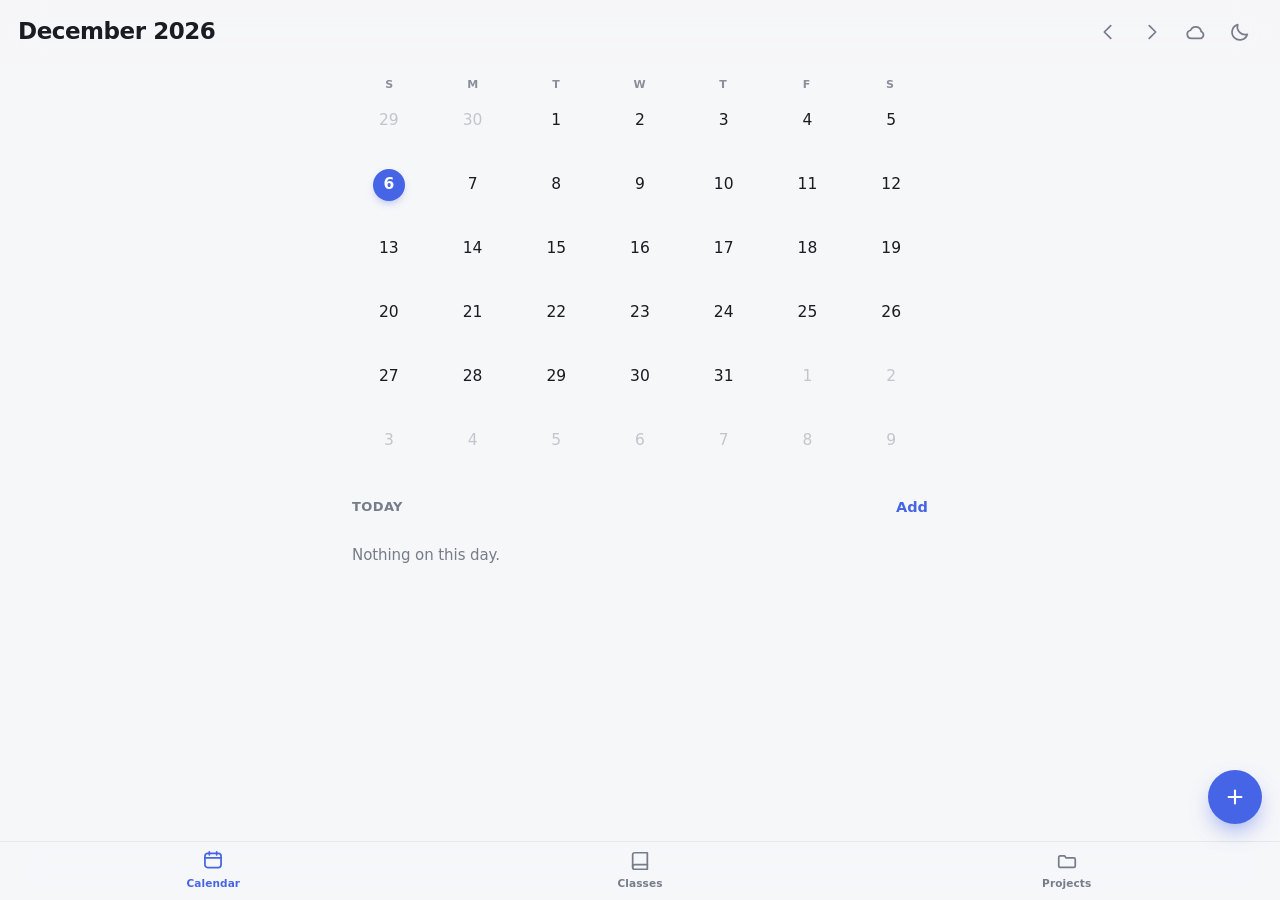
==== index.html @ d3328db0 "Add device sync with no accounts One random code is both the record name and the encryption key. The" ====
<!doctype html>
<html lang="en" data-theme="light">
<head>
<meta charset="utf-8">
<title>Planner</title>
<meta name="viewport" content="width=device-width, initial-scale=1, viewport-fit=cover">
<meta name="description" content="A minimal personal calendar and school planner.">
<meta name="theme-color" content="#f6f7f9" id="themeColor">

<link rel="manifest" href="manifest.webmanifest">
<meta name="apple-mobile-web-app-capable" content="yes">
<meta name="mobile-web-app-capable" content="yes">
<meta name="apple-mobile-web-app-status-bar-style" content="default" id="statusBar">
<meta name="apple-mobile-web-app-title" content="Planner">
<link rel="apple-touch-icon" href="icons/icon-180.png">
<link rel="icon" href="icons/icon-192.png" sizes="192x192">
<link rel="icon" href="icons/favicon.svg" type="image/svg+xml">

<link rel="stylesheet" href="app.css">
<script>
  /* Runs while the head is still parsing: the theme is in place before the
     first paint, and iOS reads the status-bar style for the dark theme before
     it paints its own (light) bar over a dark app. */
  try {
    var t = localStorage.getItem('planner.theme') === 'dark' ? 'dark' : 'light';
    document.documentElement.dataset.theme = t;
    document.getElementById('themeColor').content = t === 'dark' ? '#000000' : '#f6f7f9';
    document.getElementById('statusBar').content = t === 'dark' ? 'black' : 'default';
  } catch (e) {}
</script>
</head>
<body>

<header class="topbar">
  <button class="title" id="title" type="button">Calendar</button>
  <div class="topbar-actions">
    <button class="icon-btn" id="prevMonth" type="button" aria-label="Previous month">
      <svg viewBox="0 0 24 24" aria-hidden="true"><path d="M15 5l-7 7 7 7"/></svg>
    </button>
    <button class="icon-btn" id="nextMonth" type="button" aria-label="Next month">
      <svg viewBox="0 0 24 24" aria-hidden="true"><path d="M9 5l7 7-7 7"/></svg>
    </button>
    <button class="icon-btn" id="syncBtn" type="button" aria-label="Sync">
      <svg viewBox="0 0 24 24" aria-hidden="true"><path d="M17.4 19H7a4.5 4.5 0 01-.85-8.92 6 6 0 0111.5 1.42A4 4 0 0117.4 19z"/></svg>
    </button>
    <button class="icon-btn" id="themeBtn" type="button" aria-label="Switch theme">
      <svg class="i-sun" viewBox="0 0 24 24" aria-hidden="true"><circle cx="12" cy="12" r="4.2"/><path d="M12 2.5v2M12 19.5v2M2.5 12h2M19.5 12h2M5.2 5.2l1.4 1.4M17.4 17.4l1.4 1.4M18.8 5.2l-1.4 1.4M6.6 17.4l-1.4 1.4"/></svg>
      <svg class="i-moon" viewBox="0 0 24 24" aria-hidden="true"><path d="M20 14.5A8.5 8.5 0 019.5 4a8.5 8.5 0 1010.5 10.5z"/></svg>
    </button>
  </div>
</header>

<main id="main">
  <!-- Calendar -->
  <section class="view" id="view-calendar">
    <div class="cal">
      <div class="cal-week" id="weekdays" aria-hidden="true"></div>
      <div class="cal-grid" id="grid" aria-label="Days"></div>
    </div>
    <div id="agenda"></div>
  </section>

  <!-- Classes -->
  <section class="view" id="view-classes" hidden></section>

  <!-- Projects -->
  <section class="view" id="view-projects" hidden></section>
</main>

<button class="fab" id="fab" type="button" aria-label="Add">
  <svg viewBox="0 0 24 24" aria-hidden="true"><path d="M12 5v14M5 12h14"/></svg>
</button>

<nav class="tabbar" id="tabbar">
  <button class="tab is-active" data-tab="calendar" type="button">
    <svg viewBox="0 0 24 24" aria-hidden="true"><rect x="3.2" y="4.8" width="17.6" height="15.4" rx="3"/><path d="M3.2 9.6h17.6M8 3.2v3.2M16 3.2v3.2"/></svg>
    <span>Calendar</span>
  </button>
  <button class="tab" data-tab="classes" type="button">
    <svg viewBox="0 0 24 24" aria-hidden="true"><path d="M4 18.2A2.3 2.3 0 016.3 16H20"/><path d="M6.3 3H20v18H6.3A2.3 2.3 0 014 18.7V5.3A2.3 2.3 0 016.3 3z"/></svg>
    <span>Classes</span>
  </button>
  <button class="tab" data-tab="projects" type="button">
    <svg viewBox="0 0 24 24" aria-hidden="true"><path d="M4.5 6.5h5l1.6 2.2H19.5a1.5 1.5 0 011.5 1.5v7.3a1.5 1.5 0 01-1.5 1.5h-15A1.5 1.5 0 013 17.5V8a1.5 1.5 0 011.5-1.5z"/></svg>
    <span>Projects</span>
  </button>
</nav>

<div class="sheet-wrap" id="sheetWrap" hidden>
  <div class="scrim" id="scrim"></div>
  <div class="sheet" id="sheet" role="dialog" aria-modal="true" aria-labelledby="sheetTitle"></div>
</div>

<script src="app.js"></script>
</body>
</html>
---- app.css ----
/* ---------- Tokens ---------- */
:root {
  color-scheme: light;

  --font: ui-rounded, "SF Pro Rounded", -apple-system, BlinkMacSystemFont,
          "Segoe UI Variable Display", "Segoe UI", Roboto, system-ui, sans-serif;

  --bg: #f6f7f9;
  --surface: #ffffff;
  --surface-2: #edeff4;
  --text: #1a1c22;
  --muted: #767c89;
  --line: rgba(22, 24, 32, .07);
  --accent: #4665e6;
  --on-accent: #ffffff;
  --accent-soft: #e9edfd;
  --danger: #d9564d;

  --shadow-card: 0 1px 2px rgba(18, 20, 28, .04), 0 14px 30px -22px rgba(18, 20, 28, .45);
  --shadow-sheet: 0 -12px 48px rgba(12, 14, 20, .2);
  --shadow-fab: 0 10px 24px -8px rgba(70, 101, 230, .75);
  --shadow-pill: 0 4px 10px -4px rgba(70, 101, 230, .6);

  --r-card: 18px;
  --r-day: 15px;
  --r-field: 15px;
  --r-btn: 16px;
  --r-sheet: 28px;

  --tap: 44px;
  --pad: 18px;
  --safe-top: env(safe-area-inset-top, 0px);
  --safe-bottom: env(safe-area-inset-bottom, 0px);
  --safe-left: env(safe-area-inset-left, 0px);
  --safe-right: env(safe-area-inset-right, 0px);
  --tabbar-h: 58px;

  --ease: cubic-bezier(.22, .78, .32, 1);
  --ease-sheet: cubic-bezier(.32, .72, 0, 1);
}

/* Pure black keeps the iOS status bar seamless on OLED screens. */
[data-theme="dark"] {
  color-scheme: dark;

  --bg: #000000;
  --surface: #131418;
  --surface-2: #1f2127;
  --text: #f1f2f5;
  --muted: #8b909c;
  --line: rgba(255, 255, 255, .08);
  --accent: #7f9dff;
  --on-accent: #0a0d18;   /* dark ink reads on the lighter dark-mode accent */
  --accent-soft: #1a2136;
  --danger: #ff6f68;

  --shadow-card: none;
  --shadow-sheet: 0 -12px 48px rgba(0, 0, 0, .7);
  --shadow-fab: 0 10px 24px -10px rgba(127, 157, 255, .5);
  --shadow-pill: none;
}

/* ---------- Base ---------- */
* { box-sizing: border-box; }

html, body {
  margin: 0;
  padding: 0;
  background: var(--bg);
  color: var(--text);
}

body {
  font: 400 16px/1.45 var(--font);
  letter-spacing: -0.005em;
  -webkit-font-smoothing: antialiased;
  -webkit-text-size-adjust: 100%;
  overscroll-behavior-y: none;
  padding-bottom: calc(var(--tabbar-h) + var(--safe-bottom));
  min-height: 100vh;
}

body.is-locked { overflow: hidden; }

button, input, textarea, select {
  font: inherit;
  font-family: var(--font);
  color: inherit;
  font-size: 16px; /* keeps iOS from zooming on focus */
}

button {
  background: none;
  border: 0;
  padding: 0;
  cursor: pointer;
  -webkit-tap-highlight-color: transparent;
}

svg {
  width: 22px;
  height: 22px;
  fill: none;
  stroke: currentColor;
  stroke-width: 1.9;
  stroke-linecap: round;
  stroke-linejoin: round;
}

:focus-visible {
  outline: 2px solid var(--accent);
  outline-offset: 2px;
  border-radius: 8px;
}

.day, .tab, .topbar, .segmented, .btn, .link-btn, .check, .chev, .tag, .cal-week {
  -webkit-user-select: none;
  user-select: none;
}

/* ---------- Top bar ---------- */
.topbar {
  position: sticky;
  top: 0;
  z-index: 20;
  display: flex;
  align-items: center;
  gap: 6px;
  padding: 10px var(--pad);
  padding-top: calc(10px + var(--safe-top));
  padding-left: calc(var(--pad) + var(--safe-left));
  padding-right: calc(var(--pad) + var(--safe-right));
  background: var(--bg);
  background: color-mix(in srgb, var(--bg) 78%, transparent);
  backdrop-filter: saturate(180%) blur(20px);
  -webkit-backdrop-filter: saturate(180%) blur(20px);
  border-bottom: 1px solid transparent;
  transition: border-color .25s ease;
}

.topbar.is-scrolled { border-bottom-color: var(--line); }

.title {
  flex: 1;
  min-width: 0;
  text-align: left;
  font-size: clamp(19px, 5.6vw, 23px);
  font-weight: 700;
  letter-spacing: -0.02em;
  white-space: nowrap;
  overflow: hidden;
  text-overflow: ellipsis;
  transition: transform .18s var(--ease);
}

.title:active { transform: scale(.97); }

.topbar-actions { display: flex; align-items: center; gap: 0; }

.icon-btn {
  width: var(--tap);
  height: var(--tap);
  display: grid;
  place-items: center;
  color: var(--muted);
  border-radius: 50%;
  transition: background-color .18s ease, transform .18s var(--ease), color .18s ease;
}

.icon-btn:active {
  background: var(--surface-2);
  transform: scale(.9);
}

.icon-btn[hidden] { display: none; }

#syncBtn.is-on { color: var(--accent); }
#syncBtn.is-bad { color: var(--danger); }
#syncBtn.is-busy { color: var(--accent); animation: breathe 1.4s ease-in-out infinite; }

@keyframes breathe { 50% { opacity: .35; } }

#themeBtn .i-sun { display: none; }
[data-theme="dark"] #themeBtn .i-sun { display: block; }
[data-theme="dark"] #themeBtn .i-moon { display: none; }

/* ---------- Layout ---------- */
main {
  /* bottom padding keeps the last row clear of the floating + button */
  padding: 2px calc(var(--pad) + var(--safe-left)) 84px calc(var(--pad) + var(--safe-right));
  max-width: 620px;
  margin: 0 auto;
}

.section-head {
  display: flex;
  align-items: center;
  justify-content: space-between;
  gap: 12px;
  margin: 26px 4px 10px;
}

.section-head:first-child { margin-top: 16px; }

.section-head h2 {
  margin: 0;
  font-size: 13px;
  font-weight: 650;
  letter-spacing: 0.03em;
  text-transform: uppercase;
  color: var(--muted);
}

.empty {
  color: var(--muted);
  font-size: 15px;
  line-height: 1.5;
  padding: 16px 4px;
  margin: 0;
}

/* ---------- Calendar ---------- */
.cal { margin-top: 10px; }

.cal-week, .cal-grid {
  display: grid;
  grid-template-columns: repeat(7, 1fr);
}

.cal-week { margin-bottom: 6px; }

.cal-week span {
  text-align: center;
  font-size: 11px;
  font-weight: 650;
  letter-spacing: 0.08em;
  color: var(--muted);
  opacity: .85;
}

.cal-grid {
  gap: 2px;
  touch-action: pan-y;
}

.day {
  position: relative;
  display: flex;
  flex-direction: column;
  align-items: center;
  gap: 5px;
  min-height: clamp(46px, 12.8vw, 62px);
  padding-top: 6px;
  border-radius: var(--r-day);
  font-variant-numeric: tabular-nums;
  color: var(--text);
}

.day.is-out { color: var(--muted); opacity: .4; }
.day.is-today .dnum { color: var(--accent); font-weight: 750; }

.dnum {
  display: grid;
  place-items: center;
  width: 32px;
  height: 32px;
  border-radius: 50%;
  font-size: 15.5px;
  font-weight: 500;
  line-height: 1;
  transition: background-color .22s var(--ease), color .22s var(--ease),
              transform .22s var(--ease), box-shadow .22s var(--ease);
}

.day:active .dnum { transform: scale(.88); }

.day.is-selected .dnum {
  background: var(--text);
  color: var(--bg);
  font-weight: 650;
}

.day.is-selected.is-today .dnum {
  background: var(--accent);
  color: var(--on-accent);
  box-shadow: var(--shadow-pill);
}

.dots {
  display: flex;
  gap: 3px;
  height: 5px;
  align-items: center;
}

.dots i {
  width: 5px;
  height: 5px;
  border-radius: 50%;
  background: var(--muted);
}

/* class colours are picked for a light background; lift them on black */
[data-theme="dark"] .dots i,
[data-theme="dark"] .swatch { filter: saturate(1.1) brightness(1.35); }

/* ---------- Cards & rows ---------- */
.card {
  background: var(--surface);
  border-radius: var(--r-card);
  box-shadow: var(--shadow-card);
  overflow: hidden;
}

.card.top { margin-top: 16px; }
.card.gap { margin-top: 12px; }
.card.gap-lg { margin-top: 30px; }
.back { margin: 10px 4px 0; }

.row {
  position: relative;
  display: flex;
  align-items: center;
  gap: 13px;
  width: 100%;
  padding: 13px 16px;
  text-align: left;
  min-height: 58px;
  transition: background-color .18s ease;
}

/* hairline separators, inset like a native list */
.row + .row::before {
  content: "";
  position: absolute;
  top: 0;
  left: 16px;
  right: 0;
  height: 1px;
  background: var(--line);
}

.row:active { background: var(--surface-2); }

.row-main {
  flex: 1;
  min-width: 0;
  text-align: left;
}

.row-title {
  display: block;
  font-size: 16px;
  font-weight: 500;
  letter-spacing: -0.012em;
  overflow: hidden;
  text-overflow: ellipsis;
  white-space: nowrap;
  transition: color .2s ease;
}

.row-title.accent { color: var(--accent); font-weight: 550; }

.row-sub {
  display: block;
  margin-top: 3px;
  font-size: 13.5px;
  color: var(--muted);
  overflow: hidden;
  text-overflow: ellipsis;
  white-space: nowrap;
}

.row-sub.is-late { color: var(--danger); }

.chev { color: var(--muted); opacity: .45; flex: none; }
.chev svg { width: 18px; height: 18px; stroke-width: 2.1; }

.swatch {
  flex: none;
  width: 10px;
  height: 10px;
  border-radius: 50%;
  background: var(--muted);
}

.check {
  flex: none;
  width: 27px;
  height: 27px;
  border-radius: 50%;
  border: 2px solid var(--line);
  display: grid;
  place-items: center;
  color: transparent;
  background: transparent;
  transition: background-color .2s var(--ease), border-color .2s var(--ease);
}

[data-theme="dark"] .check { border-color: #3a3d46; }

.check svg {
  width: 15px;
  height: 15px;
  stroke-width: 2.8;
  transform: scale(.4);
  opacity: 0;
  transition: transform .22s var(--ease), opacity .16s ease;
}

.row.is-done .check {
  background: var(--accent);
  border-color: var(--accent);
  color: var(--on-accent);
}

.row.is-done .check svg { transform: scale(1); opacity: 1; }
.row.is-done .row-title { color: var(--muted); text-decoration: line-through; }

.check.pop { animation: pop .34s var(--ease); }
@keyframes pop { 40% { transform: scale(1.18); } }

.tag {
  flex: none;
  font-size: 10.5px;
  font-weight: 700;
  letter-spacing: 0.04em;
  text-transform: uppercase;
  color: var(--muted);
  background: var(--surface-2);
  padding: 4px 8px;
  border-radius: 999px;
}

.plus {
  flex: none;
  width: 18px;
  height: 18px;
  color: var(--accent);
  stroke-width: 2.3;
}

.note-body {
  display: block;
  font-size: 15px;
  line-height: 1.5;
  color: var(--text);
  white-space: pre-wrap;
  overflow-wrap: anywhere;
}

.link-btn {
  color: var(--accent);
  font-size: 14.5px;
  font-weight: 600;
  padding: 6px 8px;
  margin: -6px -8px;
  border-radius: 10px;
  transition: background-color .18s ease, transform .18s var(--ease);
}

.link-btn:active { background: var(--accent-soft); transform: scale(.95); }

/* ---------- Progress ---------- */
.bar {
  display: block;
  height: 5px;
  border-radius: 999px;
  background: var(--surface-2);
  overflow: hidden;
  margin-top: 9px;
}

.bar > span {
  display: block;
  height: 100%;
  background: var(--accent);
  border-radius: 999px;
  transition: width .35s var(--ease);
}

/* ---------- Tab bar & FAB ---------- */
.tabbar {
  position: fixed;
  left: 0;
  right: 0;
  bottom: 0;
  z-index: 20;
  display: flex;
  padding-bottom: var(--safe-bottom);
  background: var(--bg);
  background: color-mix(in srgb, var(--bg) 82%, transparent);
  backdrop-filter: saturate(180%) blur(20px);
  -webkit-backdrop-filter: saturate(180%) blur(20px);
  border-top: 1px solid var(--line);
}

.tab {
  flex: 1;
  height: var(--tabbar-h);
  display: flex;
  flex-direction: column;
  align-items: center;
  justify-content: center;
  gap: 4px;
  color: var(--muted);
  font-size: 10.5px;
  font-weight: 550;
  letter-spacing: 0.01em;
  transition: color .2s ease;
}

.tab svg {
  width: 22px;
  height: 22px;
  transition: transform .22s var(--ease);
}

.tab:active svg { transform: scale(.88); }
.tab.is-active { color: var(--accent); }
.tab.is-active svg { transform: translateY(-1px); }

.fab {
  position: fixed;
  right: calc(18px + var(--safe-right));
  bottom: calc(var(--tabbar-h) + var(--safe-bottom) + 18px);
  z-index: 21;
  width: 54px;
  height: 54px;
  border-radius: 50%;
  display: grid;
  place-items: center;
  background: var(--accent);
  color: var(--on-accent);
  box-shadow: 0 8px 20px rgba(20, 30, 60, .28);
  box-shadow: var(--shadow-fab);
  transition: transform .2s var(--ease), box-shadow .2s ease;
}

.fab svg { stroke-width: 2.3; }
.fab:active { transform: scale(.9); }

/* ---------- Sheet ---------- */
.sheet-wrap { position: fixed; inset: 0; z-index: 40; }
.sheet-wrap[hidden] { display: none; }

.scrim {
  position: absolute;
  inset: 0;
  background: rgba(8, 9, 13, .4);
  touch-action: none;
  animation: fade .28s ease;
}

.sheet {
  position: absolute;
  left: 0;
  right: 0;
  bottom: 0;
  max-height: 92vh;
  overflow-y: auto;
  overscroll-behavior: contain;
  -webkit-overflow-scrolling: touch;
  background: var(--surface);
  border-radius: var(--r-sheet) var(--r-sheet) 0 0;
  box-shadow: var(--shadow-sheet);
  padding: 8px calc(var(--pad) + var(--safe-left)) calc(20px + var(--safe-bottom)) calc(var(--pad) + var(--safe-right));
  animation: rise .42s var(--ease-sheet);
}

@media (min-width: 620px) {
  .sheet {
    left: 50%;
    right: auto;
    bottom: 24px;
    width: 520px;
    transform: translateX(-50%);
    border-radius: var(--r-sheet);
    animation: fade .2s ease;
  }
}

.grabber {
  width: 38px;
  height: 5px;
  border-radius: 999px;
  background: var(--line);
  margin: 6px auto 14px;
}

.sheet-head {
  display: flex;
  align-items: center;
  justify-content: space-between;
  gap: 12px;
  margin-bottom: 14px;
}

.sheet-head h2 {
  margin: 0;
  font-size: 19px;
  font-weight: 700;
  letter-spacing: -0.02em;
}

/* ---------- Forms ---------- */
.field { margin-bottom: 12px; }

.field label {
  display: block;
  font-size: 12px;
  font-weight: 650;
  letter-spacing: 0.03em;
  text-transform: uppercase;
  color: var(--muted);
  margin: 0 4px 7px;
}

.field label .opt { text-transform: none; letter-spacing: 0; font-weight: 500; }

.field input,
.field textarea,
.field select {
  width: 100%;
  background: var(--surface-2);
  border: 1.5px solid transparent;
  border-radius: var(--r-field);
  padding: 13px 14px;
  -webkit-appearance: none;
  appearance: none;
  min-height: var(--tap);
  transition: border-color .18s ease, background-color .18s ease;
}

.field select {
  background-image: url("data:image/svg+xml,%3Csvg xmlns='http://www.w3.org/2000/svg' viewBox='0 0 24 24' fill='none' stroke='%23767c89' stroke-width='2.2' stroke-linecap='round' stroke-linejoin='round'%3E%3Cpath d='M7 10l5 5 5-5'/%3E%3C/svg%3E");
  background-repeat: no-repeat;
  background-position: right 12px center;
  background-size: 18px;
  padding-right: 38px;
}

.field textarea { resize: none; line-height: 1.5; }

.field input:focus, .field textarea:focus, .field select:focus {
  outline: none;
  border-color: var(--accent);
}

.field .is-bad { border-color: var(--danger); }

.colors {
  display: flex;
  flex-wrap: wrap;
  gap: 12px;
  padding: 4px;
}

.color {
  width: 32px;
  height: 32px;
  border-radius: 50%;
  transition: transform .2s var(--ease), box-shadow .2s var(--ease);
}

.color:active { transform: scale(.88); }
.color.is-on { box-shadow: 0 0 0 3px var(--surface), 0 0 0 5.5px var(--text); }

.segmented {
  display: grid;
  grid-auto-flow: column;
  gap: 3px;
  background: var(--surface-2);
  border-radius: 999px;
  padding: 4px;
  margin-bottom: 16px;
}

.segmented button {
  padding: 10px 4px;
  border-radius: 999px;
  font-size: 14px;
  font-weight: 600;
  color: var(--muted);
  transition: color .2s ease, background-color .2s ease, transform .2s var(--ease);
}

.segmented button:active { transform: scale(.96); }

.segmented button.is-active {
  background: var(--surface);
  color: var(--text);
  box-shadow: 0 2px 6px rgba(0, 0, 0, .1);
}

[data-theme="dark"] .segmented button.is-active {
  background: #33363f;
  box-shadow: none;
}

.btn {
  display: block;
  width: 100%;
  min-height: 50px;
  border-radius: var(--r-btn);
  background: var(--accent);
  color: var(--on-accent);
  font-weight: 650;
  font-size: 16.5px;
  letter-spacing: -0.01em;
  margin-top: 8px;
  box-shadow: var(--shadow-pill);
  transition: transform .18s var(--ease), opacity .18s ease;
}

.btn:active { transform: scale(.98); opacity: .9; }

/* ---------- Sync ---------- */
.sync-code {
  margin: 4px 0 10px;
  padding: 16px 12px;
  border-radius: var(--r-field);
  background: var(--accent-soft);
  color: var(--accent);
  font-size: clamp(20px, 6.4vw, 26px);
  font-weight: 700;
  letter-spacing: 0.06em;
  text-align: center;
  font-variant-numeric: tabular-nums;
  cursor: pointer;
  transition: transform .18s var(--ease);
}

.sync-code:active { transform: scale(.98); }
.sync-code[data-copied]::after { content: " ✓ copied"; font-size: 13px; letter-spacing: 0; }

.sync-status {
  margin: 0 4px 14px;
  font-size: 14px;
  color: var(--muted);
  text-align: center;
}

.sync-status.is-bad { color: var(--danger); }

.hint {
  color: var(--muted);
  font-size: 14px;
  line-height: 1.5;
  margin: 2px 4px 14px;
}

.btn.is-soft {
  background: var(--accent-soft);
  color: var(--accent);
  box-shadow: none;
}

.btn.is-ghost {
  background: none;
  color: var(--danger);
  font-weight: 600;
  min-height: 46px;
  box-shadow: none;
  margin-top: 2px;
}

/* ---------- Motion ---------- */
@keyframes rise { from { transform: translateY(100%); } }
@keyframes fade { from { opacity: 0; } }
@keyframes viewIn { from { opacity: 0; transform: translateY(10px); } }
@keyframes softIn { from { opacity: 0; transform: translateY(6px); } }
@keyframes fromRight { from { opacity: 0; transform: translateX(22px); } }
@keyframes fromLeft { from { opacity: 0; transform: translateX(-22px); } }

.anim-view { animation: viewIn .3s var(--ease) both; }
.anim-soft { animation: softIn .22s var(--ease) both; }
.anim-right { animation: fromRight .28s var(--ease) both; }
.anim-left { animation: fromLeft .28s var(--ease) both; }

@media (prefers-reduced-motion: reduce) {
  *, *::before, *::after {
    animation: none !important;
    transition-duration: .01ms !important;
  }
}
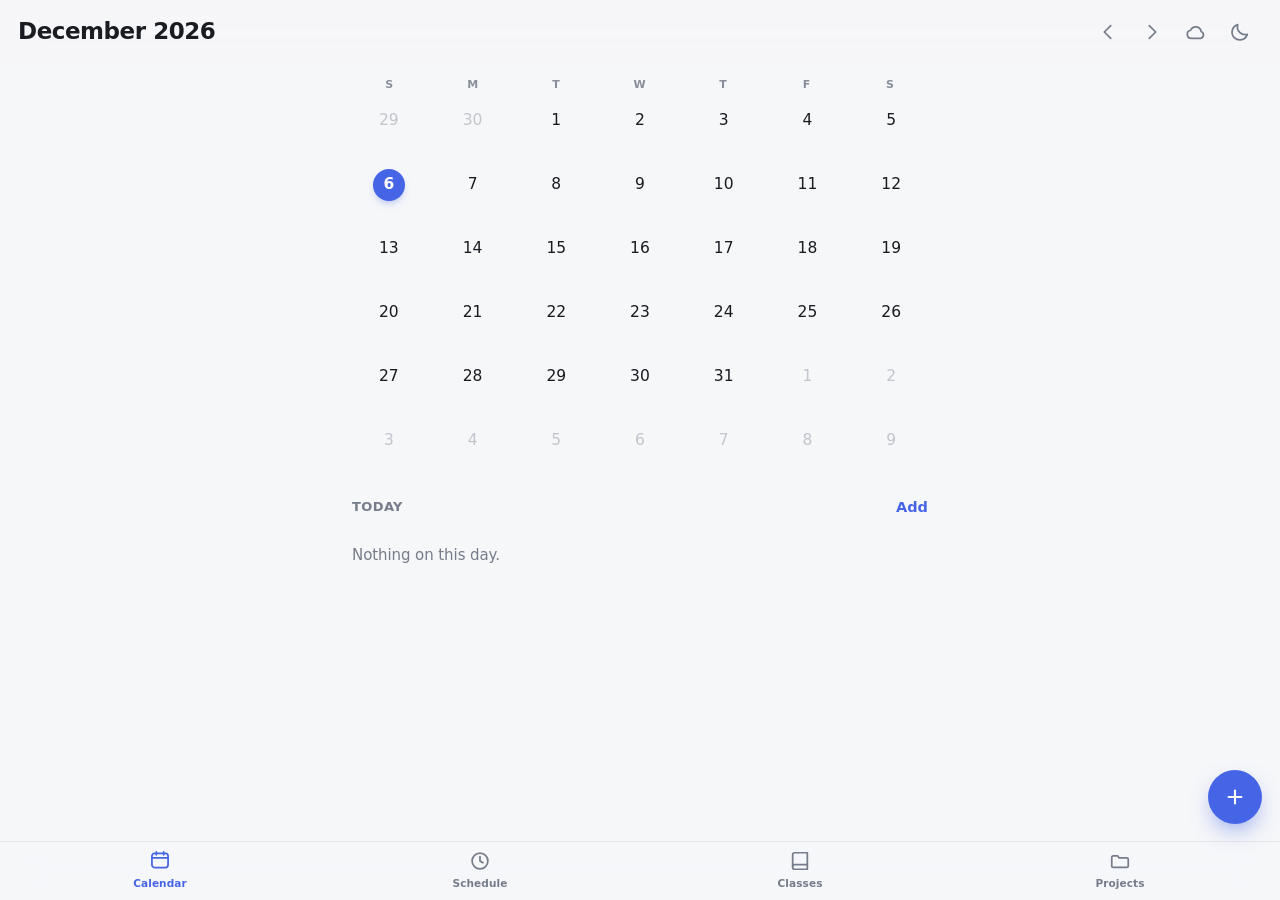
==== commit 188ac387: "Add a Schedule tab driven by the Del Norte bell schedule New tab shows today's schedule with a large" ====
--- a/index.html
+++ b/index.html
@@ -60,6 +60,9 @@
     <div id="agenda"></div>
   </section>
 
+  <!-- Schedule -->
+  <section class="view" id="view-schedule" hidden></section>
+
   <!-- Classes -->
   <section class="view" id="view-classes" hidden></section>
 
@@ -76,6 +79,10 @@
     <svg viewBox="0 0 24 24" aria-hidden="true"><rect x="3.2" y="4.8" width="17.6" height="15.4" rx="3"/><path d="M3.2 9.6h17.6M8 3.2v3.2M16 3.2v3.2"/></svg>
     <span>Calendar</span>
   </button>
+  <button class="tab" data-tab="schedule" type="button">
+    <svg viewBox="0 0 24 24" aria-hidden="true"><circle cx="12" cy="12" r="8.6"/><path d="M12 7.2V12l3.2 2"/></svg>
+    <span>Schedule</span>
+  </button>
   <button class="tab" data-tab="classes" type="button">
     <svg viewBox="0 0 24 24" aria-hidden="true"><path d="M4 18.2A2.3 2.3 0 016.3 16H20"/><path d="M6.3 3H20v18H6.3A2.3 2.3 0 014 18.7V5.3A2.3 2.3 0 016.3 3z"/></svg>
     <span>Classes</span>
@@ -91,6 +98,7 @@
   <div class="sheet" id="sheet" role="dialog" aria-modal="true" aria-labelledby="sheetTitle"></div>
 </div>
 
+<script src="bell.js"></script>
 <script src="app.js"></script>
 </body>
 </html>
--- a/app.css
+++ b/app.css
@@ -784,3 +784,90 @@
     transition-duration: .01ms !important;
   }
 }
+
+/* ---------- Schedule ---------- */
+.hero {
+  margin-top: 16px;
+  padding: 22px 20px 24px;
+  border-radius: var(--r-card);
+  background: var(--surface);
+  box-shadow: var(--shadow-card);
+  text-align: center;
+}
+
+.hero.is-live {
+  background: var(--accent-soft);
+  box-shadow: none;
+}
+
+.hero-label {
+  font-size: 12px;
+  font-weight: 650;
+  letter-spacing: 0.06em;
+  text-transform: uppercase;
+  color: var(--muted);
+}
+
+.hero.is-live .hero-label { color: var(--accent); }
+
+.hero-title {
+  margin-top: 6px;
+  font-size: clamp(20px, 6vw, 25px);
+  font-weight: 700;
+  letter-spacing: -0.02em;
+  overflow: hidden;
+  text-overflow: ellipsis;
+  white-space: nowrap;
+}
+
+.hero-time {
+  margin-top: 4px;
+  font-size: clamp(46px, 15vw, 62px);
+  font-weight: 750;
+  line-height: 1.05;
+  letter-spacing: -0.03em;
+  font-variant-numeric: tabular-nums;
+  color: var(--accent);
+}
+
+.hero-sub {
+  margin-top: 2px;
+  font-size: 14px;
+  color: var(--muted);
+}
+
+.hero-bar {
+  display: block;
+  height: 6px;
+  margin-top: 16px;
+  border-radius: 999px;
+  background: color-mix(in srgb, var(--accent) 18%, transparent);
+  overflow: hidden;
+}
+
+.hero-bar > span {
+  display: block;
+  height: 100%;
+  border-radius: 999px;
+  background: var(--accent);
+  transition: width 1s linear;
+}
+
+.block-time {
+  flex: none;
+  width: 70px;
+  white-space: nowrap;
+  font-size: 12.5px;
+  font-weight: 600;
+  color: var(--muted);
+  font-variant-numeric: tabular-nums;
+}
+
+.block.is-now { background: var(--accent-soft); }
+.block.is-now .block-time,
+.block.is-now .row-title { color: var(--accent); }
+.block.is-past { opacity: .45; }
+.row-title.is-muted { color: var(--muted); font-weight: 400; }
+
+.tick-on { color: var(--accent); display: grid; place-items: center; }
+.tick-on svg { width: 19px; height: 19px; stroke-width: 2.6; }
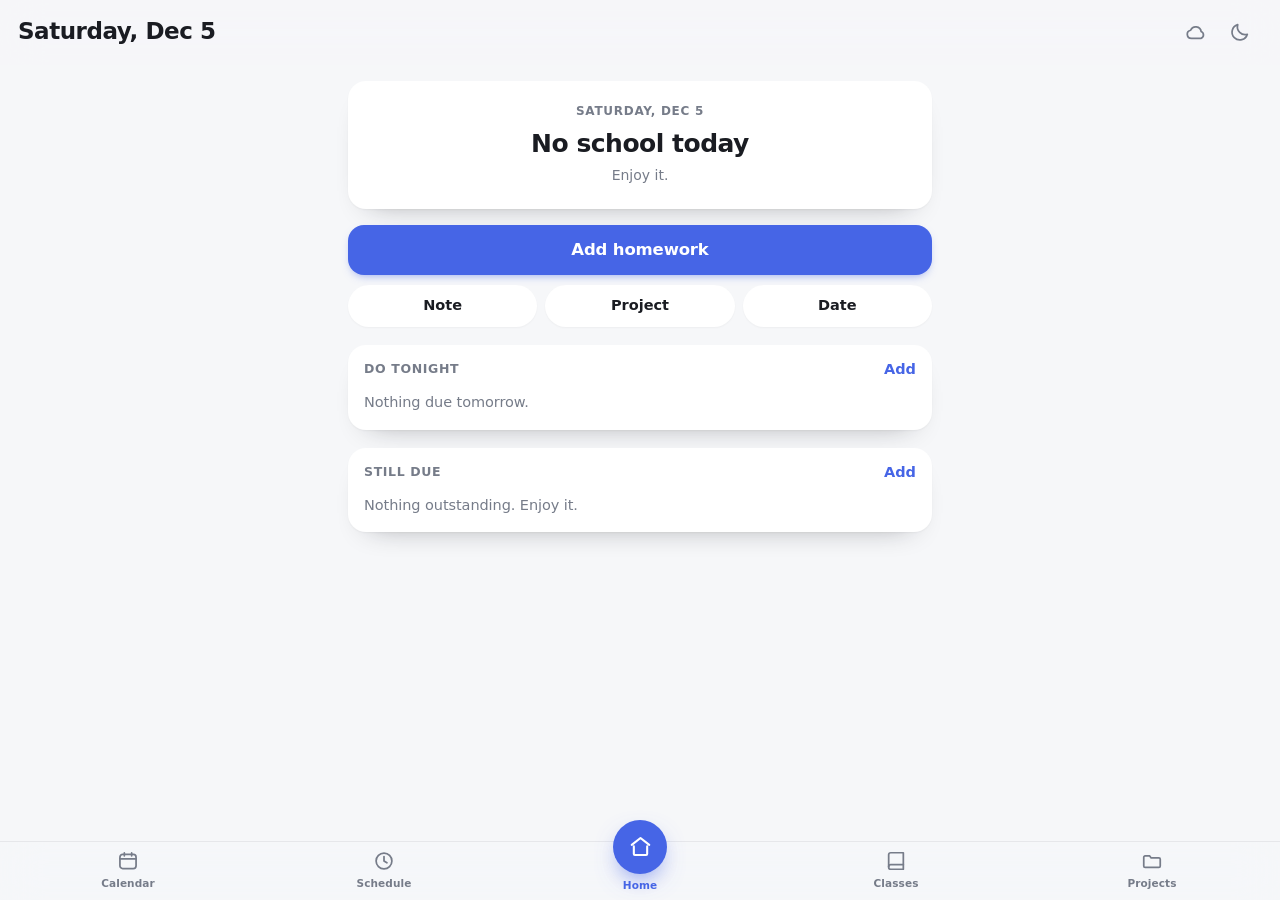
==== commit b4657c0d: "Add a Home hub, richer schedule details and per-section panels - Home is now the landing tab, reache" ====
--- a/index.html
+++ b/index.html
@@ -60,6 +60,9 @@
     <div id="agenda"></div>
   </section>
 
+  <!-- Home -->
+  <section class="view" id="view-home" hidden></section>
+
   <!-- Schedule -->
   <section class="view" id="view-schedule" hidden></section>
 
@@ -70,10 +73,6 @@
   <section class="view" id="view-projects" hidden></section>
 </main>
 
-<button class="fab" id="fab" type="button" aria-label="Add">
-  <svg viewBox="0 0 24 24" aria-hidden="true"><path d="M12 5v14M5 12h14"/></svg>
-</button>
-
 <nav class="tabbar" id="tabbar">
   <button class="tab is-active" data-tab="calendar" type="button">
     <svg viewBox="0 0 24 24" aria-hidden="true"><rect x="3.2" y="4.8" width="17.6" height="15.4" rx="3"/><path d="M3.2 9.6h17.6M8 3.2v3.2M16 3.2v3.2"/></svg>
@@ -82,6 +81,10 @@
   <button class="tab" data-tab="schedule" type="button">
     <svg viewBox="0 0 24 24" aria-hidden="true"><circle cx="12" cy="12" r="8.6"/><path d="M12 7.2V12l3.2 2"/></svg>
     <span>Schedule</span>
+  </button>
+  <button class="tab tab-home" data-tab="home" type="button">
+    <span class="home-orb"><svg viewBox="0 0 24 24" aria-hidden="true"><path d="M3.6 10.4 12 3.8l8.4 6.6"/><path d="M5.6 11.9v7.3a1 1 0 0 0 1 1h10.8a1 1 0 0 0 1-1v-7.3"/></svg></span>
+    <span>Home</span>
   </button>
   <button class="tab" data-tab="classes" type="button">
     <svg viewBox="0 0 24 24" aria-hidden="true"><path d="M4 18.2A2.3 2.3 0 016.3 16H20"/><path d="M6.3 3H20v18H6.3A2.3 2.3 0 014 18.7V5.3A2.3 2.3 0 016.3 3z"/></svg>
--- a/app.css
+++ b/app.css
@@ -187,7 +187,7 @@
 /* ---------- Layout ---------- */
 main {
   /* bottom padding keeps the last row clear of the floating + button */
-  padding: 2px calc(var(--pad) + var(--safe-left)) 84px calc(var(--pad) + var(--safe-right));
+  padding: 2px calc(var(--pad) + var(--safe-left)) 96px calc(var(--pad) + var(--safe-right));
   max-width: 620px;
   margin: 0 auto;
 }
@@ -855,13 +855,18 @@
 
 .block-time {
   flex: none;
-  width: 70px;
+  display: flex;
+  flex-direction: column;
+  width: 72px;
   white-space: nowrap;
   font-size: 12.5px;
-  font-weight: 600;
+  line-height: 1.35;
   color: var(--muted);
   font-variant-numeric: tabular-nums;
 }
+
+.block-time b { font-weight: 650; color: var(--text); }
+.block.is-past .block-time b { color: var(--muted); }
 
 .block.is-now { background: var(--accent-soft); }
 .block.is-now .block-time,
@@ -871,3 +876,106 @@
 
 .tick-on { color: var(--accent); display: grid; place-items: center; }
 .tick-on svg { width: 19px; height: 19px; stroke-width: 2.6; }
+
+/* ---------- Panels: a soft box per section ---------- */
+.panel {
+  margin-top: 18px;
+  background: var(--surface);
+  border-radius: var(--r-card);
+  box-shadow: var(--shadow-card);
+  overflow: hidden;
+}
+
+.panel-head {
+  display: flex;
+  align-items: center;
+  justify-content: space-between;
+  gap: 12px;
+  padding: 14px 16px 8px;
+}
+
+.panel-head h2 {
+  margin: 0;
+  font-size: 12.5px;
+  font-weight: 650;
+  letter-spacing: 0.05em;
+  text-transform: uppercase;
+  color: var(--muted);
+}
+
+.panel .row:first-of-type::before { display: none; }
+.panel .empty { padding: 4px 16px 16px; font-size: 14.5px; }
+
+/* ---------- Home ---------- */
+.hero-link {
+  display: block;
+  width: 100%;
+  text-align: inherit;
+  transition: transform .2s var(--ease);
+}
+
+.hero-link:active { transform: scale(.99); }
+.hero-link .hero { margin-top: 14px; }
+
+.hero-meta {
+  margin-top: 6px;
+  font-size: 14px;
+  font-weight: 600;
+  color: var(--accent);
+}
+
+.quick { margin-top: 16px; }
+.quick .btn { margin-top: 0; }
+
+.chips {
+  display: flex;
+  gap: 8px;
+  margin-top: 10px;
+}
+
+.chip {
+  flex: 1;
+  min-height: 42px;
+  border-radius: 999px;
+  background: var(--surface);
+  box-shadow: var(--shadow-card);
+  color: var(--text);
+  font-size: 14.5px;
+  font-weight: 550;
+  transition: transform .18s var(--ease), background-color .18s ease;
+}
+
+.chip:active { transform: scale(.96); background: var(--surface-2); }
+
+/* ---------- Raised Home button in the tab bar ---------- */
+.tabbar { overflow: visible; }
+
+.tab-home {
+  gap: 2px;
+  justify-content: flex-start;
+  padding-top: 6px;
+}
+
+.home-orb {
+  display: grid;
+  place-items: center;
+  width: 54px;
+  height: 54px;
+  margin-top: -26px;
+  border-radius: 50%;
+  background: var(--accent);
+  color: var(--on-accent);
+  box-shadow: var(--shadow-fab);
+  transition: transform .2s var(--ease);
+}
+
+.home-orb svg { width: 25px; height: 25px; stroke-width: 2; }
+.tab-home:active .home-orb { transform: scale(.92); }
+.tab-home.is-active .home-orb { transform: translateY(-2px); }
+
+/* two fields side by side (room + teacher) */
+.field-row {
+  display: grid;
+  grid-template-columns: 1fr 1fr;
+  gap: 10px;
+}
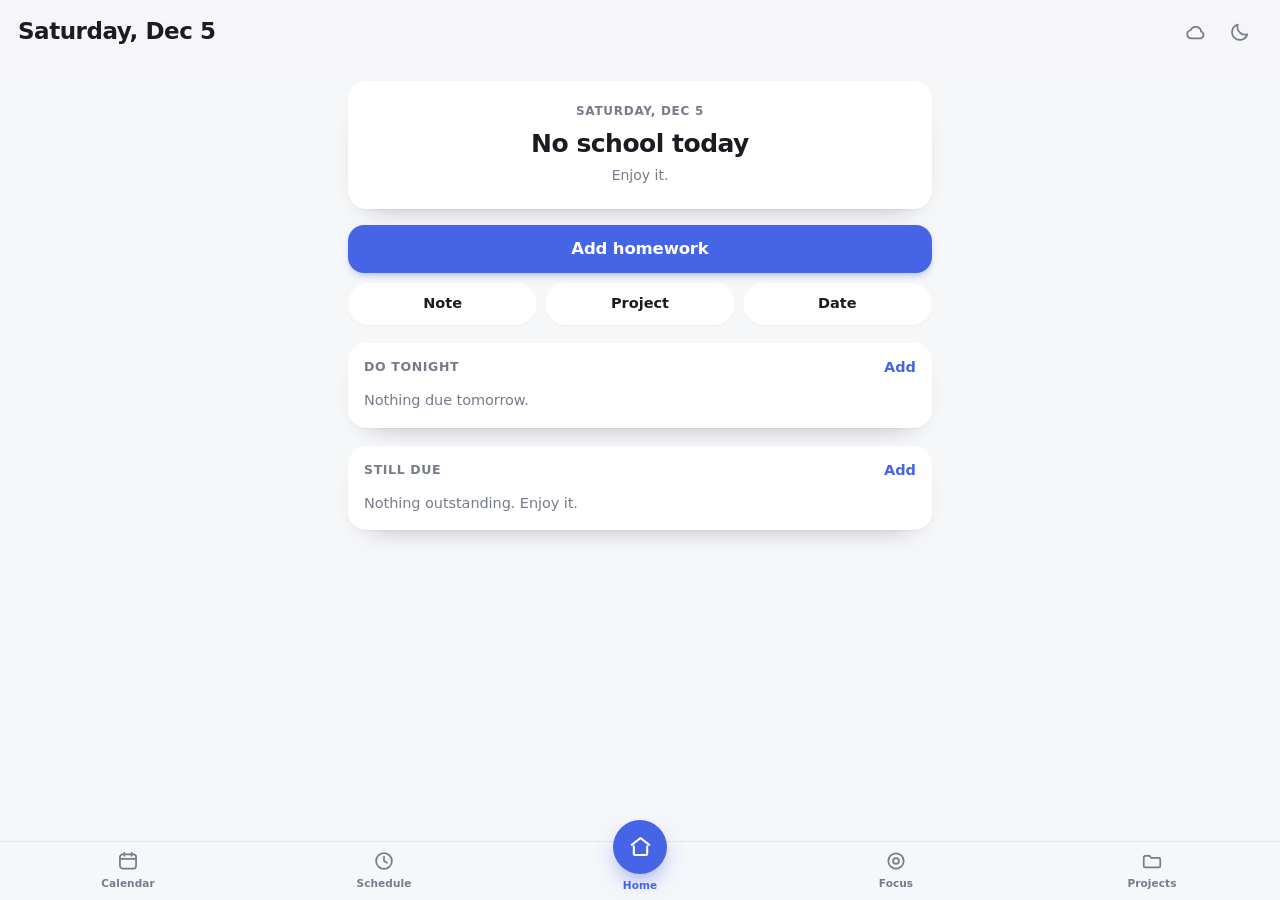
==== commit da830460: "Add Focus sessions and fold Classes into Schedule Navigation: Classes is no longer its own tab. It l" ====
--- a/index.html
+++ b/index.html
@@ -66,8 +66,8 @@
   <!-- Schedule -->
   <section class="view" id="view-schedule" hidden></section>
 
-  <!-- Classes -->
-  <section class="view" id="view-classes" hidden></section>
+  <!-- Focus -->
+  <section class="view" id="view-focus" hidden></section>
 
   <!-- Projects -->
   <section class="view" id="view-projects" hidden></section>
@@ -86,15 +86,17 @@
     <span class="home-orb"><svg viewBox="0 0 24 24" aria-hidden="true"><path d="M3.6 10.4 12 3.8l8.4 6.6"/><path d="M5.6 11.9v7.3a1 1 0 0 0 1 1h10.8a1 1 0 0 0 1-1v-7.3"/></svg></span>
     <span>Home</span>
   </button>
-  <button class="tab" data-tab="classes" type="button">
-    <svg viewBox="0 0 24 24" aria-hidden="true"><path d="M4 18.2A2.3 2.3 0 016.3 16H20"/><path d="M6.3 3H20v18H6.3A2.3 2.3 0 014 18.7V5.3A2.3 2.3 0 016.3 3z"/></svg>
-    <span>Classes</span>
+  <button class="tab" data-tab="focus" type="button">
+    <svg viewBox="0 0 24 24" aria-hidden="true"><circle cx="12" cy="12" r="8.4"/><circle cx="12" cy="12" r="3.2"/></svg>
+    <span>Focus</span>
   </button>
   <button class="tab" data-tab="projects" type="button">
     <svg viewBox="0 0 24 24" aria-hidden="true"><path d="M4.5 6.5h5l1.6 2.2H19.5a1.5 1.5 0 011.5 1.5v7.3a1.5 1.5 0 01-1.5 1.5h-15A1.5 1.5 0 013 17.5V8a1.5 1.5 0 011.5-1.5z"/></svg>
     <span>Projects</span>
   </button>
 </nav>
+
+<div class="lock" id="lock" hidden></div>
 
 <div class="sheet-wrap" id="sheetWrap" hidden>
   <div class="scrim" id="scrim"></div>
--- a/app.css
+++ b/app.css
@@ -80,7 +80,13 @@
   min-height: 100vh;
 }
 
-body.is-locked { overflow: hidden; }
+body.is-locked {
+  position: fixed;
+  left: 0;
+  right: 0;
+  width: 100%;
+  overflow: hidden;
+}
 
 button, input, textarea, select {
   font: inherit;
@@ -298,6 +304,7 @@
   height: 5px;
   border-radius: 50%;
   background: var(--muted);
+  box-shadow: inset 0 0 0 .5px rgba(0, 0, 0, .18);
 }
 
 /* class colours are picked for a light background; lift them on black */
@@ -382,6 +389,8 @@
   height: 10px;
   border-radius: 50%;
   background: var(--muted);
+  /* a near-white class colour would otherwise vanish into a white card */
+  box-shadow: inset 0 0 0 1px rgba(0, 0, 0, .12);
 }
 
 .check {
@@ -564,7 +573,9 @@
   background: var(--surface);
   border-radius: var(--r-sheet) var(--r-sheet) 0 0;
   box-shadow: var(--shadow-sheet);
-  padding: 8px calc(var(--pad) + var(--safe-left)) calc(20px + var(--safe-bottom)) calc(var(--pad) + var(--safe-right));
+  padding: 8px calc(var(--pad) + var(--safe-left)) calc(16px + var(--safe-bottom)) calc(var(--pad) + var(--safe-right));
+  scroll-behavior: smooth;
+  scroll-padding-bottom: 68px;
   animation: rise .42s var(--ease-sheet);
 }
 
@@ -585,7 +596,7 @@
   height: 5px;
   border-radius: 999px;
   background: var(--line);
-  margin: 6px auto 14px;
+  margin: 4px auto 9px;
 }
 
 .sheet-head {
@@ -593,7 +604,7 @@
   align-items: center;
   justify-content: space-between;
   gap: 12px;
-  margin-bottom: 14px;
+  margin-bottom: 10px;
 }
 
 .sheet-head h2 {
@@ -604,7 +615,7 @@
 }
 
 /* ---------- Forms ---------- */
-.field { margin-bottom: 12px; }
+.field { margin-bottom: 9px; }
 
 .field label {
   display: block;
@@ -613,7 +624,7 @@
   letter-spacing: 0.03em;
   text-transform: uppercase;
   color: var(--muted);
-  margin: 0 4px 7px;
+  margin: 0 4px 5px;
 }
 
 .field label .opt { text-transform: none; letter-spacing: 0; font-weight: 500; }
@@ -660,11 +671,15 @@
   width: 32px;
   height: 32px;
   border-radius: 50%;
+  /* a near-white swatch needs its own edge to read against the sheet */
+  box-shadow: inset 0 0 0 1px rgba(0, 0, 0, .1);
   transition: transform .2s var(--ease), box-shadow .2s var(--ease);
 }
 
 .color:active { transform: scale(.88); }
-.color.is-on { box-shadow: 0 0 0 3px var(--surface), 0 0 0 5.5px var(--text); }
+.color.is-on {
+  box-shadow: inset 0 0 0 1px rgba(0, 0, 0, .1), 0 0 0 3px var(--surface), 0 0 0 5.5px var(--text);
+}
 
 .segmented {
   display: grid;
@@ -672,8 +687,8 @@
   gap: 3px;
   background: var(--surface-2);
   border-radius: 999px;
-  padding: 4px;
-  margin-bottom: 16px;
+  padding: 3px;
+  margin-bottom: 12px;
 }
 
 .segmented button {
@@ -701,14 +716,14 @@
 .btn {
   display: block;
   width: 100%;
-  min-height: 50px;
+  min-height: 48px;
   border-radius: var(--r-btn);
   background: var(--accent);
   color: var(--on-accent);
   font-weight: 650;
   font-size: 16.5px;
   letter-spacing: -0.01em;
-  margin-top: 8px;
+  margin-top: 6px;
   box-shadow: var(--shadow-pill);
   transition: transform .18s var(--ease), opacity .18s ease;
 }
@@ -750,6 +765,17 @@
   margin: 2px 4px 14px;
 }
 
+/* When the form is taller than the sheet (small screens, or the iOS keyboard
+   eating half the height), the primary action stays put instead of being
+   scrolled out of reach. The surface-coloured shadow hides fields passing
+   underneath it. */
+.sheet form > .btn:last-child:not(.is-ghost) {
+  position: sticky;
+  bottom: 0;
+  z-index: 2;
+  box-shadow: 0 -16px 16px -4px var(--surface), 0 -28px 12px -12px var(--surface), var(--shadow-pill);
+}
+
 .btn.is-soft {
   background: var(--accent-soft);
   color: var(--accent);
@@ -782,6 +808,7 @@
   *, *::before, *::after {
     animation: none !important;
     transition-duration: .01ms !important;
+    scroll-behavior: auto !important;
   }
 }
 
@@ -893,6 +920,8 @@
   gap: 12px;
   padding: 14px 16px 8px;
 }
+
+.panel .chips.wrap + .panel-head { padding-top: 6px; }
 
 .panel-head h2 {
   margin: 0;
@@ -979,3 +1008,177 @@
   grid-template-columns: 1fr 1fr;
   gap: 10px;
 }
+
+.sync-or {
+  text-align: center;
+  margin: 8px 4px 18px;
+  font-size: 13px;
+}
+
+/* ---------- Focus ---------- */
+.focus-intro { margin-top: 16px; }
+.focus-note { margin-top: 16px; text-align: center; }
+
+.chips.wrap {
+  flex-wrap: wrap;
+  gap: 6px;
+  margin-top: 0;
+  padding: 0 14px 14px;
+}
+
+/* share the row evenly so a set of five never spills onto a second line */
+.chips.wrap .chip {
+  flex: 1 1 0;
+  min-width: 0;
+  min-height: 44px;
+  padding: 0 4px;
+  font-size: 14px;
+  box-shadow: inset 0 0 0 1px var(--line);
+}
+.chip.is-on {
+  background: var(--accent);
+  color: var(--on-accent);
+  box-shadow: var(--shadow-pill);
+  font-weight: 700;
+}
+
+.focus-summary {
+  margin: 16px 6px 12px;
+  text-align: center;
+  font-size: 14.5px;
+  color: var(--muted);
+  line-height: 1.5;
+}
+
+.hero.is-break { background: color-mix(in srgb, #2563eb 14%, var(--surface)); }
+
+/* the strip that tells a computer a session is running */
+.focus-bar {
+  position: fixed;
+  left: 50%;
+  transform: translateX(-50%);
+  bottom: calc(var(--tabbar-h) + var(--safe-bottom) + 12px);
+  z-index: 25;
+  display: flex;
+  align-items: center;
+  gap: 10px;
+  max-width: 92vw;
+  padding: 11px 18px;
+  border-radius: 999px;
+  background: #1c2333;
+  color: #fff;
+  font-size: 14.5px;
+  font-weight: 600;
+  box-shadow: 0 12px 30px -10px rgba(10, 14, 25, .6);
+}
+
+.focus-bar.is-break { background: #1d4ed8; }
+.focus-bar .dot {
+  width: 9px; height: 9px; border-radius: 50%;
+  background: #ff6b6b;
+  animation: breathe 1.8s ease-in-out infinite;
+}
+.focus-bar.is-break .dot { background: #93c5fd; }
+.focus-bar-note { font-weight: 450; opacity: .75; }
+@media (max-width: 380px) { .focus-bar-note { display: none; } }
+
+/* ---------- The phone's full-screen states ---------- */
+.lock {
+  position: fixed;
+  inset: 0;
+  z-index: 60;
+  display: flex;
+  flex-direction: column;
+  align-items: center;
+  justify-content: center;
+  gap: 14px;
+  padding: calc(28px + var(--safe-top)) 26px calc(28px + var(--safe-bottom));
+  text-align: center;
+  color: #fff;
+  overflow: hidden;
+}
+
+.lock[hidden] { display: none; }
+.lock.is-focus { background: #c81e1e; }
+.lock.is-alarm { background: #b31212; }
+.lock.is-break { background: #1d4ed8; }
+
+.lock-label {
+  font-size: 13px;
+  font-weight: 700;
+  letter-spacing: .12em;
+  text-transform: uppercase;
+  opacity: .75;
+}
+
+.lock-big {
+  font-size: clamp(40px, 13vw, 68px);
+  font-weight: 800;
+  letter-spacing: -0.03em;
+  line-height: 1;
+}
+
+.lock-time {
+  font-size: clamp(52px, 17vw, 84px);
+  font-weight: 750;
+  line-height: 1;
+  font-variant-numeric: tabular-nums;
+}
+
+.lock-note { font-size: 15.5px; opacity: .85; max-width: 22em; line-height: 1.5; }
+
+.lock-lines {
+  list-style: none;
+  margin: 6px 0 0;
+  padding: 0;
+  display: grid;
+  gap: 8px;
+  max-width: 22em;
+}
+
+.lock-lines li { font-size: 16px; line-height: 1.4; opacity: .92; }
+
+/* hold-to-confirm, with the fill showing progress */
+.hold, .lock-out {
+  position: relative;
+  overflow: hidden;
+  margin-top: 10px;
+  border-radius: 999px;
+  color: #fff;
+  font-weight: 750;
+  letter-spacing: .02em;
+  -webkit-user-select: none;
+  user-select: none;
+  touch-action: none;
+}
+
+.hold {
+  width: min(320px, 88vw);
+  min-height: 60px;
+  font-size: 17px;
+  background: rgba(255, 255, 255, .16);
+  box-shadow: inset 0 0 0 2px rgba(255, 255, 255, .5);
+}
+
+.lock-out {
+  min-height: 42px;
+  padding: 0 18px;
+  font-size: 13.5px;
+  font-weight: 600;
+  opacity: .6;
+  background: rgba(0, 0, 0, .18);
+}
+
+.hold-fill {
+  position: absolute;
+  inset: 0;
+  width: 0;
+  background: rgba(255, 255, 255, .34);
+}
+
+.is-holding .hold-fill { width: 100%; transition: width 3s linear; }
+.hold-text { position: relative; }
+
+@media (prefers-reduced-motion: reduce) {
+  .is-holding .hold-fill { transition: width 3s linear !important; }
+}
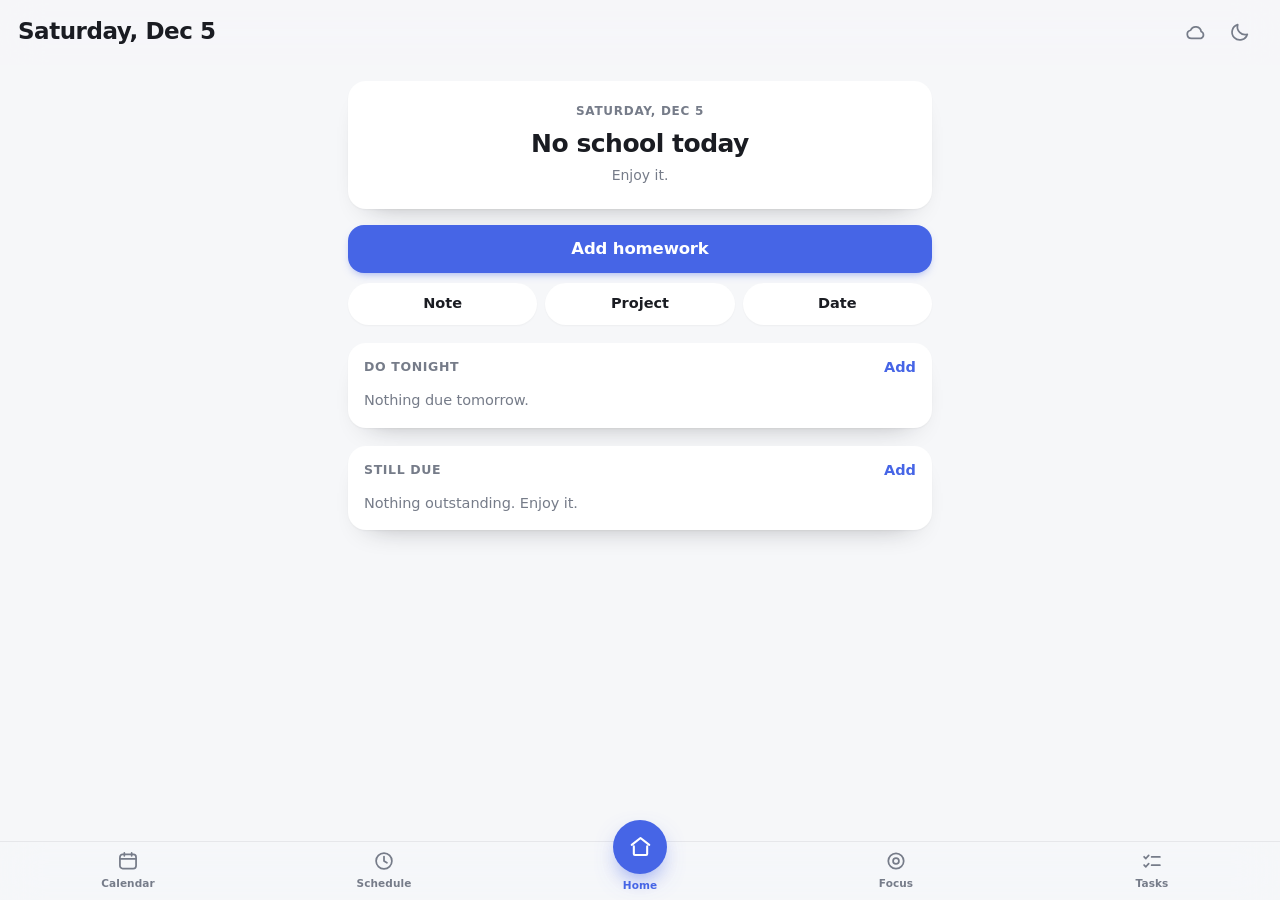
==== commit 505cbdad: "Replace Projects tab with Tasks; add workspace docs Tasks is now the central place for homework and " ====
--- a/index.html
+++ b/index.html
@@ -69,8 +69,8 @@
   <!-- Focus -->
   <section class="view" id="view-focus" hidden></section>
 
-  <!-- Projects -->
-  <section class="view" id="view-projects" hidden></section>
+  <!-- Tasks -->
+  <section class="view" id="view-tasks" hidden></section>
 </main>
 
 <nav class="tabbar" id="tabbar">
@@ -90,9 +90,9 @@
     <svg viewBox="0 0 24 24" aria-hidden="true"><circle cx="12" cy="12" r="8.4"/><circle cx="12" cy="12" r="3.2"/></svg>
     <span>Focus</span>
   </button>
-  <button class="tab" data-tab="projects" type="button">
-    <svg viewBox="0 0 24 24" aria-hidden="true"><path d="M4.5 6.5h5l1.6 2.2H19.5a1.5 1.5 0 011.5 1.5v7.3a1.5 1.5 0 01-1.5 1.5h-15A1.5 1.5 0 013 17.5V8a1.5 1.5 0 011.5-1.5z"/></svg>
-    <span>Projects</span>
+  <button class="tab" data-tab="tasks" type="button">
+    <svg viewBox="0 0 24 24" aria-hidden="true"><path d="M3.4 7.4l1.9 1.9 3.1-3.4M3.4 16.4l1.9 1.9 3.1-3.4M11.6 7.6h9M11.6 16.6h9"/></svg>
+    <span>Tasks</span>
   </button>
 </nav>
 
--- a/app.css
+++ b/app.css
@@ -192,7 +192,8 @@
 
 /* ---------- Layout ---------- */
 main {
-  /* bottom padding keeps the last row clear of the floating + button */
+  /* bottom padding keeps the last row clear of the tab bar, and of the focus
+     strip that floats above it during a session */
   padding: 2px calc(var(--pad) + var(--safe-left)) 96px calc(var(--pad) + var(--safe-right));
   max-width: 620px;
   margin: 0 auto;
@@ -470,25 +471,63 @@
 
 .link-btn:active { background: var(--accent-soft); transform: scale(.95); }
 
-/* ---------- Progress ---------- */
-.bar {
-  display: block;
-  height: 5px;
+/* ---------- Tasks ---------- */
+.section-head .count {
+  font-size: 12.5px;
+  font-weight: 650;
+  color: var(--muted);
+  opacity: .65;
+  font-variant-numeric: tabular-nums;
+}
+
+.row.task { gap: 11px; }
+
+/* whole row is interactive, so it lights up as one on a mouse */
+@media (hover: hover) {
+  .row.task:hover { background: var(--surface-2); }
+}
+
+.due {
+  flex: none;
+  font-size: 12.5px;
+  font-weight: 600;
+  white-space: nowrap;
+  color: var(--muted);
+  background: var(--surface-2);
+  padding: 4px 9px;
   border-radius: 999px;
-  background: var(--surface-2);
-  overflow: hidden;
-  margin-top: 9px;
-}
-
-.bar > span {
-  display: block;
-  height: 100%;
+  font-variant-numeric: tabular-nums;
+}
+
+.due.is-late {
+  color: var(--danger);
+  background: color-mix(in srgb, var(--danger) 13%, transparent);
+}
+
+.row.is-done .due { opacity: .5; }
+
+/* finished work stays readable but stops competing with what is still open */
+.card.is-finished { opacity: .62; }
+
+/* the half-filled state of a project's status circle */
+.check { position: relative; }
+
+.check.is-project::before {
+  content: "";
+  position: absolute;
+  inset: 5px;
+  border-radius: 50%;
   background: var(--accent);
-  border-radius: 999px;
-  transition: width .35s var(--ease);
-}
-
-/* ---------- Tab bar & FAB ---------- */
+  transform: scale(0);
+  transition: transform .22s var(--ease);
+}
+
+.check.is-project.is-mid::before { transform: scale(1); }
+
+/* groups fade up in sequence when the list is built */
+.task-in { animation: softIn .26s var(--ease) both; animation-delay: calc(var(--i) * 45ms); }
+
+/* ---------- Tab bar ---------- */
 .tabbar {
   position: fixed;
   left: 0;
@@ -528,26 +567,6 @@
 .tab:active svg { transform: scale(.88); }
 .tab.is-active { color: var(--accent); }
 .tab.is-active svg { transform: translateY(-1px); }
-
-.fab {
-  position: fixed;
-  right: calc(18px + var(--safe-right));
-  bottom: calc(var(--tabbar-h) + var(--safe-bottom) + 18px);
-  z-index: 21;
-  width: 54px;
-  height: 54px;
-  border-radius: 50%;
-  display: grid;
-  place-items: center;
-  background: var(--accent);
-  color: var(--on-accent);
-  box-shadow: 0 8px 20px rgba(20, 30, 60, .28);
-  box-shadow: var(--shadow-fab);
-  transition: transform .2s var(--ease), box-shadow .2s ease;
-}
-
-.fab svg { stroke-width: 2.3; }
-.fab:active { transform: scale(.9); }
 
 /* ---------- Sheet ---------- */
 .sheet-wrap { position: fixed; inset: 0; z-index: 40; }
@@ -921,8 +940,6 @@
   padding: 14px 16px 8px;
 }
 
-.panel .chips.wrap + .panel-head { padding-top: 6px; }
-
 .panel-head h2 {
   margin: 0;
   font-size: 12.5px;
@@ -1016,48 +1033,13 @@
 }
 
 /* ---------- Focus ---------- */
-.focus-intro { margin-top: 16px; }
-.focus-note { margin-top: 16px; text-align: center; }
-
-.chips.wrap {
-  flex-wrap: wrap;
-  gap: 6px;
-  margin-top: 0;
-  padding: 0 14px 14px;
-}
-
-/* share the row evenly so a set of five never spills onto a second line */
-.chips.wrap .chip {
-  flex: 1 1 0;
-  min-width: 0;
-  min-height: 44px;
-  padding: 0 4px;
-  font-size: 14px;
-  box-shadow: inset 0 0 0 1px var(--line);
-}
-.chip.is-on {
-  background: var(--accent);
-  color: var(--on-accent);
-  box-shadow: var(--shadow-pill);
-  font-weight: 700;
-}
-
-.focus-summary {
-  margin: 16px 6px 12px;
-  text-align: center;
-  font-size: 14.5px;
-  color: var(--muted);
-  line-height: 1.5;
-}
-
-.hero.is-break { background: color-mix(in srgb, #2563eb 14%, var(--surface)); }
-
 /* the strip that tells a computer a session is running */
 .focus-bar {
   position: fixed;
   left: 50%;
   transform: translateX(-50%);
-  bottom: calc(var(--tabbar-h) + var(--safe-bottom) + 12px);
+  /* clears the Home orb, which rises 26px above the bar */
+  bottom: calc(var(--tabbar-h) + var(--safe-bottom) + 42px);
   z-index: 25;
   display: flex;
   align-items: center;
@@ -1091,52 +1073,67 @@
   flex-direction: column;
   align-items: center;
   justify-content: center;
-  gap: 14px;
-  padding: calc(28px + var(--safe-top)) 26px calc(28px + var(--safe-bottom));
+  gap: 0;
+  padding: calc(34px + var(--safe-top)) 30px calc(34px + var(--safe-bottom));
   text-align: center;
   color: #fff;
   overflow: hidden;
+  transition: background-color .6s ease;
 }
 
 .lock[hidden] { display: none; }
-.lock.is-focus { background: #c81e1e; }
-.lock.is-alarm { background: #b31212; }
-.lock.is-break { background: #1d4ed8; }
+.lock.is-focus { background: #a8231d; }
+.lock.is-alarm { background: #8f1a15; }
+.lock.is-break { background: #1e478f; }
 
 .lock-label {
-  font-size: 13px;
-  font-weight: 700;
-  letter-spacing: .12em;
+  font-size: 12px;
+  font-weight: 500;
+  letter-spacing: .22em;
   text-transform: uppercase;
-  opacity: .75;
+  opacity: .5;
+  margin-bottom: 26px;
 }
 
 .lock-big {
-  font-size: clamp(40px, 13vw, 68px);
-  font-weight: 800;
-  letter-spacing: -0.03em;
+  font-size: clamp(34px, 10.5vw, 54px);
+  font-weight: 600;
+  letter-spacing: .01em;
+  line-height: 1.1;
+}
+
+.lock-time {
+  margin-top: 30px;
+  font-size: clamp(58px, 19vw, 92px);
+  font-weight: 250;
   line-height: 1;
-}
-
-.lock-time {
-  font-size: clamp(52px, 17vw, 84px);
-  font-weight: 750;
-  line-height: 1;
+  letter-spacing: -0.02em;
   font-variant-numeric: tabular-nums;
-}
-
-.lock-note { font-size: 15.5px; opacity: .85; max-width: 22em; line-height: 1.5; }
-
-.lock-lines {
-  list-style: none;
-  margin: 6px 0 0;
-  padding: 0;
-  display: grid;
-  gap: 8px;
-  max-width: 22em;
-}
-
-.lock-lines li { font-size: 16px; line-height: 1.4; opacity: .92; }
+  opacity: .96;
+}
+
+.lock-note {
+  margin-top: 22px;
+  font-size: 15.5px;
+  font-weight: 400;
+  opacity: .72;
+  max-width: 20em;
+  line-height: 1.6;
+}
+
+/* the single rotating reminder */
+.lock-line {
+  margin: 34px 0 0;
+  max-width: 17em;
+  font-size: 17px;
+  font-weight: 400;
+  line-height: 1.6;
+  opacity: 0;
+  letter-spacing: .01em;
+}
+
+.lock-line.is-in { animation: lineIn 1.2s ease forwards; }
+@keyframes lineIn { from { opacity: 0; transform: translateY(6px); } to { opacity: .78; transform: none; } }
 
 /* hold-to-confirm, with the fill showing progress */
 .hold, .lock-out {
@@ -1153,20 +1150,26 @@
 }
 
 .hold {
-  width: min(320px, 88vw);
-  min-height: 60px;
-  font-size: 17px;
-  background: rgba(255, 255, 255, .16);
-  box-shadow: inset 0 0 0 2px rgba(255, 255, 255, .5);
+  width: min(320px, 84vw);
+  min-height: 62px;
+  margin-top: 34px;
+  font-size: 16px;
+  font-weight: 600;
+  letter-spacing: .06em;
+  background: rgba(255, 255, 255, .14);
+  box-shadow: inset 0 0 0 1.5px rgba(255, 255, 255, .38);
 }
 
 .lock-out {
-  min-height: 42px;
-  padding: 0 18px;
-  font-size: 13.5px;
-  font-weight: 600;
-  opacity: .6;
-  background: rgba(0, 0, 0, .18);
+  position: absolute;
+  bottom: calc(26px + var(--safe-bottom));
+  min-height: 38px;
+  padding: 0 16px;
+  font-size: 12.5px;
+  font-weight: 500;
+  letter-spacing: .04em;
+  opacity: .32;
+  background: rgba(0, 0, 0, .16);
 }
 
 .hold-fill {
@@ -1176,9 +1179,199 @@
   background: rgba(255, 255, 255, .34);
 }
 
-.is-holding .hold-fill { width: 100%; transition: width 3s linear; }
+.is-holding .hold-fill { width: 100%; transition: width var(--hold, 3000ms) linear; }
 .hold-text { position: relative; }
 
 @media (prefers-reduced-motion: reduce) {
-  .is-holding .hold-fill { transition: width 3s linear !important; }
-}
+  .is-holding .hold-fill { transition: width var(--hold, 3000ms) linear !important; }
+  .lock-line.is-in { animation: none; opacity: .78; }
+}
+
+
+/* ---------- Focus, in session (computer) ---------- */
+.calm {
+  margin-top: 12vh;
+  text-align: center;
+  padding: 0 8px;
+}
+
+.calm-label {
+  margin: 0;
+  font-size: 12px;
+  font-weight: 500;
+  letter-spacing: .22em;
+  text-transform: uppercase;
+  color: var(--muted);
+}
+
+.calm-time {
+  margin: 26px 0 0;
+  font-size: clamp(64px, 16vw, 120px);
+  font-weight: 200;
+  line-height: 1;
+  letter-spacing: -0.03em;
+  font-variant-numeric: tabular-nums;
+  color: var(--text);
+}
+
+.calm-note {
+  margin: 24px auto 0;
+  max-width: 22em;
+  font-size: 15.5px;
+  line-height: 1.6;
+  color: var(--muted);
+}
+
+.calm-bar {
+  display: block;
+  width: min(320px, 70%);
+  height: 3px;
+  margin: 40px auto 0;
+  border-radius: 999px;
+  background: var(--surface-2);
+  overflow: hidden;
+}
+
+.calm-bar > span {
+  display: block;
+  height: 100%;
+  border-radius: 999px;
+  background: var(--accent);
+  transition: width 1s linear;
+}
+
+.calm.is-break .calm-bar > span { background: #2f6fed; }
+
+/* ---------- Focus setup: − value + ---------- */
+.focus-setup { margin-top: 8vh; }
+
+.step { margin: 0 auto 26px; max-width: 340px; }
+
+.step-label {
+  display: block;
+  text-align: center;
+  font-size: 12px;
+  font-weight: 500;
+  letter-spacing: .18em;
+  text-transform: uppercase;
+  color: var(--muted);
+  margin-bottom: 10px;
+}
+
+.step-row {
+  display: flex;
+  align-items: center;
+  justify-content: space-between;
+  gap: 8px;
+}
+
+.step-btn {
+  flex: none;
+  width: 46px;
+  height: 46px;
+  border-radius: 50%;
+  font-size: 24px;
+  font-weight: 300;
+  line-height: 1;
+  color: var(--text);
+  background: var(--surface);
+  box-shadow: var(--shadow-card);
+  transition: transform .18s var(--ease), background-color .18s ease;
+}
+
+.step-btn:active { transform: scale(.9); background: var(--surface-2); }
+
+.step-value {
+  flex: 1;
+  display: flex;
+  align-items: baseline;
+  justify-content: center;
+  gap: 6px;
+  min-width: 0;
+}
+
+.step-input {
+  width: 2.6ch;
+  padding: 0;
+  border: 0;
+  background: none;
+  text-align: right;
+  font-size: 40px;
+  font-weight: 300;
+  letter-spacing: -0.02em;
+  color: var(--text);
+  font-variant-numeric: tabular-nums;
+  -webkit-appearance: none;
+  appearance: none;
+}
+
+.step-input:focus { outline: none; color: var(--accent); }
+
+.step-unit {
+  font-size: 15px;
+  font-weight: 500;
+  color: var(--muted);
+}
+
+.focus-summary {
+  margin: 30px 6px 22px;
+  text-align: center;
+  font-size: 15px;
+  color: var(--muted);
+  line-height: 1.6;
+}
+
+.focus-setup .btn { max-width: 340px; margin-left: auto; margin-right: auto; }
+
+/* stop control on the computer's session screen */
+.stop-btn {
+  position: relative;
+  overflow: hidden;
+  display: block;
+  width: min(260px, 70%);
+  min-height: 50px;
+  margin: 46px auto 0;
+  border-radius: 999px;
+  font-size: 13.5px;
+  font-weight: 650;
+  letter-spacing: .1em;
+  color: var(--muted);
+  background: var(--surface);
+  box-shadow: inset 0 0 0 1px var(--line);
+  -webkit-user-select: none;
+  user-select: none;
+  touch-action: none;
+  transition: color .2s ease;
+}
+
+.stop-btn:hover { color: var(--text); }
+.stop-btn .hold-fill { background: color-mix(in srgb, var(--danger) 26%, transparent); }
+.stop-btn.is-holding { color: var(--danger); }
+
+.stop-hint {
+  margin: 10px 0 0;
+  text-align: center;
+  font-size: 12.5px;
+  color: var(--muted);
+  opacity: .7;
+}
+
+/* the phone's sync nudge, deliberately quiet */
+.lock-sync {
+  margin-top: 30px;
+  min-height: 36px;
+  padding: 0 18px;
+  border-radius: 999px;
+  font-size: 12.5px;
+  font-weight: 600;
+  letter-spacing: .08em;
+  text-transform: uppercase;
+  color: #fff;
+  opacity: .5;
+  background: rgba(255, 255, 255, .14);
+  transition: opacity .2s ease;
+}
+
+.lock-sync:active { opacity: .8; }
+.lock-sync.is-busy { animation: breathe 1.4s ease-in-out infinite; }
+.lock.is-alarm .lock-sync { margin-top: 22px; }
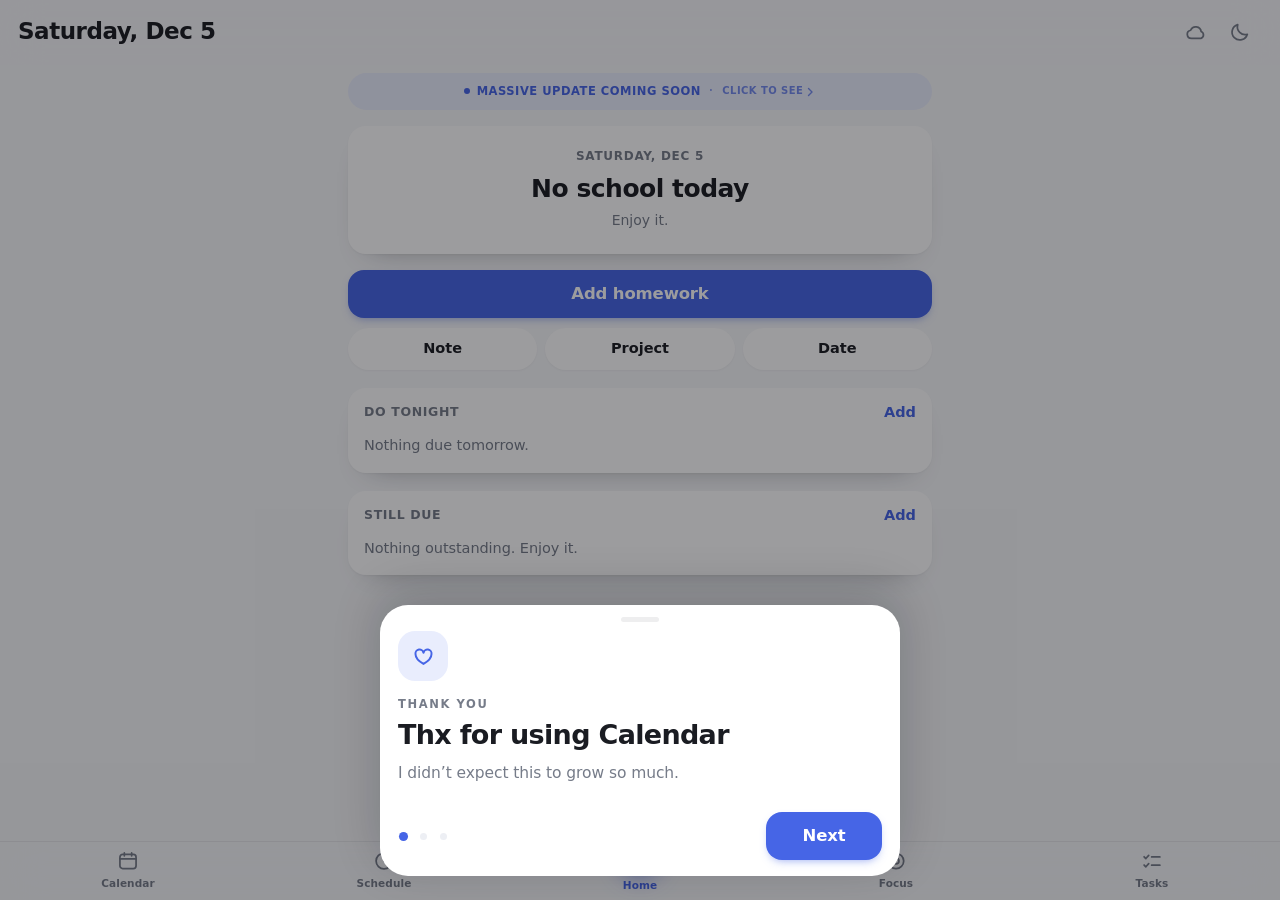
==== commit 87d3a365: "Add update announcement: top banner and a once-per-device deck A pill under the top bar reads MASSIV" ====
--- a/index.html
+++ b/index.html
@@ -49,6 +49,18 @@
     </button>
   </div>
 </header>
+
+<div class="banner-wrap">
+  <button class="update-banner" id="updateBanner" type="button" data-act="news">
+    <span class="ub-line">
+      <span class="ub-dot"></span>
+      <span class="ub-title">MASSIVE UPDATE COMING SOON</span>
+    </span>
+    <span class="ub-cta">CLICK TO SEE
+      <svg class="ub-chev" viewBox="0 0 24 24" aria-hidden="true"><path d="M9 5l7 7-7 7"/></svg>
+    </span>
+  </button>
+</div>
 
 <main id="main">
   <!-- Calendar -->
--- a/app.css
+++ b/app.css
@@ -15,6 +15,10 @@
   --on-accent: #ffffff;
   --accent-soft: #e9edfd;
   --danger: #d9564d;
+  /* deep enough to read as gold on white and still pass contrast */
+  --gold: #9b7215;
+  --gold-soft: #fbf1dc;
+  --on-gold: #ffffff;
 
   --shadow-card: 0 1px 2px rgba(18, 20, 28, .04), 0 14px 30px -22px rgba(18, 20, 28, .45);
   --shadow-sheet: 0 -12px 48px rgba(12, 14, 20, .2);
@@ -53,6 +57,9 @@
   --on-accent: #0a0d18;   /* dark ink reads on the lighter dark-mode accent */
   --accent-soft: #1a2136;
   --danger: #ff6f68;
+  --gold: #f2c86a;
+  --gold-soft: #2a2113;
+  --on-gold: #241b09;
 
   --shadow-card: none;
   --shadow-sheet: 0 -12px 48px rgba(0, 0, 0, .7);
@@ -336,6 +343,10 @@
   min-height: 58px;
   transition: background-color .18s ease;
 }
+
+/* .row.block (the schedule's plain period list) is the only row with no
+   action of its own — everything else responds to a tap somewhere */
+.row:not(.block) { cursor: pointer; }
 
 /* hairline separators, inset like a native list */
 .row + .row::before {
@@ -810,6 +821,241 @@
   margin-top: 2px;
 }
 
+/* ---------- Update banner ---------- */
+/* lines up with main's content box, so it sits flush with the cards below */
+.banner-wrap {
+  max-width: 620px;
+  margin: 0 auto;
+  padding: 8px calc(var(--pad) + var(--safe-right)) 0 calc(var(--pad) + var(--safe-left));
+}
+
+/* Stacked on a phone and one line from 430px up. Both strings are kept whole
+   at a readable size either way — fitting them on one line at 360px would
+   mean 9.5px type, which is worse than a second line. */
+.update-banner {
+  position: relative;
+  overflow: hidden;
+  display: flex;
+  flex-direction: column;
+  align-items: center;
+  gap: 1px;
+  width: 100%;
+  padding: 7px 14px;
+  border-radius: 18px;
+  background: var(--accent-soft);
+  color: var(--accent);
+  transition: transform .18s var(--ease), background-color .18s ease;
+}
+
+.update-banner:active { transform: scale(.985); }
+.update-banner > * { position: relative; z-index: 1; }
+
+.ub-line {
+  display: flex;
+  align-items: center;
+  gap: 7px;
+  max-width: 100%;
+}
+
+.ub-dot {
+  flex: none;
+  width: 6px;
+  height: 6px;
+  border-radius: 50%;
+  background: currentColor;
+  animation: breathe 1.9s ease-in-out infinite;
+}
+
+.ub-title {
+  min-width: 0;
+  font-size: 11.5px;
+  font-weight: 750;
+  letter-spacing: 0.045em;
+  overflow: hidden;
+  text-overflow: ellipsis;
+  white-space: nowrap;
+}
+
+.ub-cta {
+  flex: none;
+  display: flex;
+  align-items: center;
+  gap: 1px;
+  font-size: 10px;
+  font-weight: 700;
+  letter-spacing: 0.045em;
+  white-space: nowrap;
+  opacity: .72;
+}
+
+.ub-chev {
+  flex: none;
+  width: 12px;
+  height: 12px;
+  stroke-width: 2.8;
+}
+
+@media (min-width: 430px) {
+  .update-banner {
+    flex-direction: row;
+    justify-content: center;
+    gap: 8px;
+    min-height: 37px;
+    padding: 8px 14px;
+    border-radius: 999px;
+  }
+  /* a middot ties the two halves into one sentence on the wider layout */
+  .ub-cta::before {
+    content: "·";
+    margin-right: 8px;
+    opacity: .75;
+  }
+}
+
+/* a slow sweep of light, so the strip reads as new without shouting */
+.update-banner::after {
+  content: "";
+  position: absolute;
+  z-index: 0;
+  top: 0;
+  bottom: 0;
+  left: -45%;
+  width: 45%;
+  background: linear-gradient(90deg, transparent,
+    color-mix(in srgb, var(--accent) 15%, transparent), transparent);
+  animation: ubSweep 4.2s ease-in-out infinite;
+}
+
+@keyframes ubSweep {
+  0%, 18% { transform: translateX(0); }
+  72%, 100% { transform: translateX(330%); }
+}
+
+
+/* ---------- What's next (paged announcement) ---------- */
+.news-icon {
+  display: grid;
+  place-items: center;
+  width: 50px;
+  height: 50px;
+  margin: 4px 0 15px;
+  border-radius: 17px;
+  background: var(--accent-soft);
+  color: var(--accent);
+}
+
+.news-icon svg { width: 25px; height: 25px; }
+
+.news-eyebrow {
+  margin: 0 0 7px;
+  font-size: 11.5px;
+  font-weight: 700;
+  letter-spacing: 0.14em;
+  text-transform: uppercase;
+  color: var(--muted);
+}
+
+.news-title {
+  margin: 0;
+  font-size: clamp(22px, 6.2vw, 27px);
+  font-weight: 750;
+  letter-spacing: -0.025em;
+  line-height: 1.18;
+}
+
+.news-body {
+  margin: 10px 0 0;
+  font-size: 15.5px;
+  line-height: 1.6;
+  color: var(--muted);
+}
+
+.news-list {
+  list-style: none;
+  margin: 17px 0 0;
+  padding: 0;
+  display: grid;
+  gap: 12px;
+}
+
+.news-list li {
+  display: flex;
+  align-items: flex-start;
+  gap: 11px;
+  font-size: 14.5px;
+  line-height: 1.5;
+}
+
+.news-list svg {
+  flex: none;
+  width: 18px;
+  height: 18px;
+  margin-top: 2px;
+  color: var(--accent);
+  stroke-width: 2.6;
+}
+
+/* the promise screen */
+.news.is-gold .news-icon { background: var(--gold-soft); color: var(--gold); }
+.news.is-gold .news-eyebrow,
+.news.is-gold .news-title { color: var(--gold); }
+
+.news.is-gold .news-next {
+  background: var(--gold);
+  color: var(--on-gold);
+  box-shadow: none;
+}
+
+.news-note {
+  margin: 18px 0 0;
+  padding: 14px 16px;
+  border-radius: var(--r-card);
+  background: var(--gold-soft);
+  color: var(--gold);
+  font-size: 14.5px;
+  font-weight: 600;
+  line-height: 1.55;
+}
+
+.news-foot {
+  display: flex;
+  align-items: center;
+  gap: 10px;
+  margin-top: 26px;
+}
+
+.news-dots {
+  display: flex;
+  flex: 1;
+  margin-left: -5px;
+}
+
+.news-dot {
+  display: grid;
+  place-items: center;
+  width: 20px;
+  height: 20px;
+}
+
+.news-dot::before {
+  content: "";
+  width: 7px;
+  height: 7px;
+  border-radius: 50%;
+  background: var(--surface-2);
+  transition: background-color .25s var(--ease), transform .25s var(--ease);
+}
+
+[data-theme="dark"] .news-dot::before { background: #363943; }
+.news-dot.is-on::before { background: var(--accent); transform: scale(1.3); }
+.news.is-gold .news-dot.is-on::before { background: var(--gold); }
+
+.news-next {
+  width: auto;
+  min-width: 116px;
+  margin-top: 0;
+}
+
 /* ---------- Motion ---------- */
 @keyframes rise { from { transform: translateY(100%); } }
 @keyframes fade { from { opacity: 0; } }
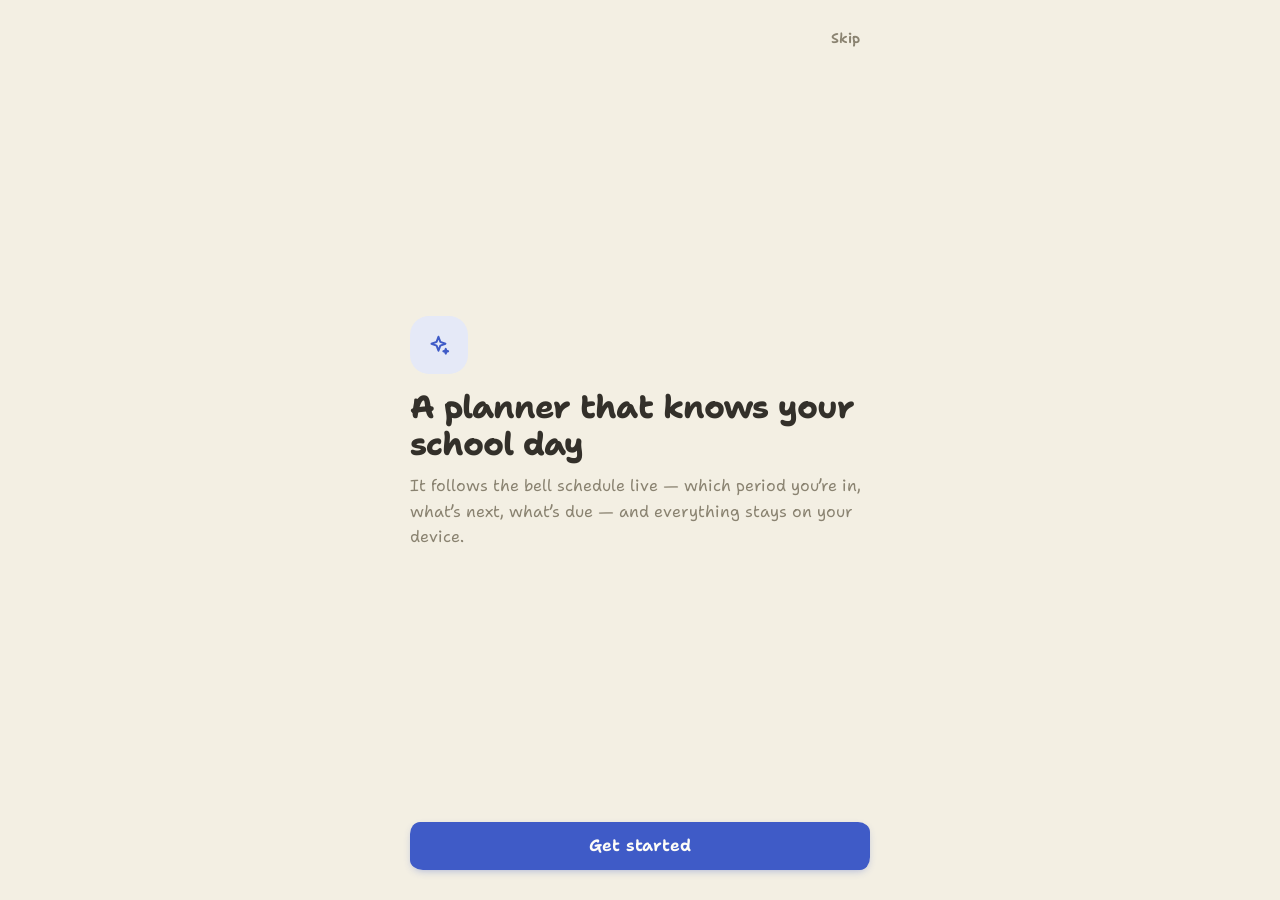
==== commit b0ab9591: "Rebuild the planner around notebook pages, and give both notebook modes the same paper The app becom" ====
--- a/index.html
+++ b/index.html
@@ -26,6 +26,17 @@
     document.documentElement.dataset.theme = t;
     document.getElementById('themeColor').content = t === 'dark' ? '#000000' : '#f6f7f9';
     document.getElementById('statusBar').content = t === 'dark' ? 'black' : 'default';
+    /* the style too, before first paint — and its font as early as possible */
+    var pr = JSON.parse(localStorage.getItem('planner.prefs.v1') || '{}');
+    var nb = pr.style !== 'default';          /* notebook leads now */
+    document.documentElement.dataset.style = nb ? 'notebook' : 'default';
+    if (nb) {
+      var f = document.createElement('link');
+      f.id = 'nbFont';
+      f.rel = 'stylesheet';
+      f.href = 'https://fonts.googleapis.com/css2?family=Shantell+Sans:wght@400;500;700&display=swap';
+      document.head.appendChild(f);
+    }
   } catch (e) {}
 </script>
 </head>
@@ -40,73 +51,22 @@
     <button class="icon-btn" id="nextMonth" type="button" aria-label="Next month">
       <svg viewBox="0 0 24 24" aria-hidden="true"><path d="M9 5l7 7-7 7"/></svg>
     </button>
+    <button class="icon-btn" id="editBtn" type="button" aria-label="Edit this page">
+      <svg viewBox="0 0 24 24" aria-hidden="true"><path d="M14.5 5.5l4 4L8 20l-4.6 1L4.4 16.4z"/><path d="M13 7l4 4"/></svg>
+    </button>
     <button class="icon-btn" id="syncBtn" type="button" aria-label="Sync">
       <svg viewBox="0 0 24 24" aria-hidden="true"><path d="M17.4 19H7a4.5 4.5 0 01-.85-8.92 6 6 0 0111.5 1.42A4 4 0 0117.4 19z"/></svg>
     </button>
-    <button class="icon-btn" id="themeBtn" type="button" aria-label="Switch theme">
-      <svg class="i-sun" viewBox="0 0 24 24" aria-hidden="true"><circle cx="12" cy="12" r="4.2"/><path d="M12 2.5v2M12 19.5v2M2.5 12h2M19.5 12h2M5.2 5.2l1.4 1.4M17.4 17.4l1.4 1.4M18.8 5.2l-1.4 1.4M6.6 17.4l-1.4 1.4"/></svg>
-      <svg class="i-moon" viewBox="0 0 24 24" aria-hidden="true"><path d="M20 14.5A8.5 8.5 0 019.5 4a8.5 8.5 0 1010.5 10.5z"/></svg>
+    <button class="icon-btn" id="gearBtn" type="button" aria-label="Settings">
+      <svg viewBox="0 0 24 24" aria-hidden="true"><circle cx="12" cy="12" r="3.3"/><path d="M12 2.6l1.35 2.02 2.4-.62.5 2.42 2.42.5-.62 2.4L20.07 11a10 10 0 010 2l-2.02 1.35.62 2.4-2.42.5-.5 2.42-2.4-.62L12 21.4l-1.35-2.02-2.4.62-.5-2.42-2.42-.5.62-2.4L3.93 13a10 10 0 010-2l2.02-1.35-.62-2.4 2.42-.5.5-2.42 2.4.62z"/></svg>
     </button>
   </div>
 </header>
 
-<div class="banner-wrap">
-  <button class="update-banner" id="updateBanner" type="button" data-act="news">
-    <span class="ub-line">
-      <span class="ub-dot"></span>
-      <span class="ub-title">MASSIVE UPDATE COMING SOON</span>
-    </span>
-    <span class="ub-cta">CLICK TO SEE
-      <svg class="ub-chev" viewBox="0 0 24 24" aria-hidden="true"><path d="M9 5l7 7-7 7"/></svg>
-    </span>
-  </button>
-</div>
 
-<main id="main">
-  <!-- Calendar -->
-  <section class="view" id="view-calendar">
-    <div class="cal">
-      <div class="cal-week" id="weekdays" aria-hidden="true"></div>
-      <div class="cal-grid" id="grid" aria-label="Days"></div>
-    </div>
-    <div id="agenda"></div>
-  </section>
+<main id="main"></main>
 
-  <!-- Home -->
-  <section class="view" id="view-home" hidden></section>
-
-  <!-- Schedule -->
-  <section class="view" id="view-schedule" hidden></section>
-
-  <!-- Focus -->
-  <section class="view" id="view-focus" hidden></section>
-
-  <!-- Tasks -->
-  <section class="view" id="view-tasks" hidden></section>
-</main>
-
-<nav class="tabbar" id="tabbar">
-  <button class="tab is-active" data-tab="calendar" type="button">
-    <svg viewBox="0 0 24 24" aria-hidden="true"><rect x="3.2" y="4.8" width="17.6" height="15.4" rx="3"/><path d="M3.2 9.6h17.6M8 3.2v3.2M16 3.2v3.2"/></svg>
-    <span>Calendar</span>
-  </button>
-  <button class="tab" data-tab="schedule" type="button">
-    <svg viewBox="0 0 24 24" aria-hidden="true"><circle cx="12" cy="12" r="8.6"/><path d="M12 7.2V12l3.2 2"/></svg>
-    <span>Schedule</span>
-  </button>
-  <button class="tab tab-home" data-tab="home" type="button">
-    <span class="home-orb"><svg viewBox="0 0 24 24" aria-hidden="true"><path d="M3.6 10.4 12 3.8l8.4 6.6"/><path d="M5.6 11.9v7.3a1 1 0 0 0 1 1h10.8a1 1 0 0 0 1-1v-7.3"/></svg></span>
-    <span>Home</span>
-  </button>
-  <button class="tab" data-tab="focus" type="button">
-    <svg viewBox="0 0 24 24" aria-hidden="true"><circle cx="12" cy="12" r="8.4"/><circle cx="12" cy="12" r="3.2"/></svg>
-    <span>Focus</span>
-  </button>
-  <button class="tab" data-tab="tasks" type="button">
-    <svg viewBox="0 0 24 24" aria-hidden="true"><path d="M3.4 7.4l1.9 1.9 3.1-3.4M3.4 16.4l1.9 1.9 3.1-3.4M11.6 7.6h9M11.6 16.6h9"/></svg>
-    <span>Tasks</span>
-  </button>
-</nav>
+<nav class="tabbar" id="tabbar"></nav>
 
 <div class="lock" id="lock" hidden></div>
 
--- a/app.css
+++ b/app.css
@@ -821,117 +821,6 @@
   margin-top: 2px;
 }
 
-/* ---------- Update banner ---------- */
-/* lines up with main's content box, so it sits flush with the cards below */
-.banner-wrap {
-  max-width: 620px;
-  margin: 0 auto;
-  padding: 8px calc(var(--pad) + var(--safe-right)) 0 calc(var(--pad) + var(--safe-left));
-}
-
-/* Stacked on a phone and one line from 430px up. Both strings are kept whole
-   at a readable size either way — fitting them on one line at 360px would
-   mean 9.5px type, which is worse than a second line. */
-.update-banner {
-  position: relative;
-  overflow: hidden;
-  display: flex;
-  flex-direction: column;
-  align-items: center;
-  gap: 1px;
-  width: 100%;
-  padding: 7px 14px;
-  border-radius: 18px;
-  background: var(--accent-soft);
-  color: var(--accent);
-  transition: transform .18s var(--ease), background-color .18s ease;
-}
-
-.update-banner:active { transform: scale(.985); }
-.update-banner > * { position: relative; z-index: 1; }
-
-.ub-line {
-  display: flex;
-  align-items: center;
-  gap: 7px;
-  max-width: 100%;
-}
-
-.ub-dot {
-  flex: none;
-  width: 6px;
-  height: 6px;
-  border-radius: 50%;
-  background: currentColor;
-  animation: breathe 1.9s ease-in-out infinite;
-}
-
-.ub-title {
-  min-width: 0;
-  font-size: 11.5px;
-  font-weight: 750;
-  letter-spacing: 0.045em;
-  overflow: hidden;
-  text-overflow: ellipsis;
-  white-space: nowrap;
-}
-
-.ub-cta {
-  flex: none;
-  display: flex;
-  align-items: center;
-  gap: 1px;
-  font-size: 10px;
-  font-weight: 700;
-  letter-spacing: 0.045em;
-  white-space: nowrap;
-  opacity: .72;
-}
-
-.ub-chev {
-  flex: none;
-  width: 12px;
-  height: 12px;
-  stroke-width: 2.8;
-}
-
-@media (min-width: 430px) {
-  .update-banner {
-    flex-direction: row;
-    justify-content: center;
-    gap: 8px;
-    min-height: 37px;
-    padding: 8px 14px;
-    border-radius: 999px;
-  }
-  /* a middot ties the two halves into one sentence on the wider layout */
-  .ub-cta::before {
-    content: "·";
-    margin-right: 8px;
-    opacity: .75;
-  }
-}
-
-/* a slow sweep of light, so the strip reads as new without shouting */
-.update-banner::after {
-  content: "";
-  position: absolute;
-  z-index: 0;
-  top: 0;
-  bottom: 0;
-  left: -45%;
-  width: 45%;
-  background: linear-gradient(90deg, transparent,
-    color-mix(in srgb, var(--accent) 15%, transparent), transparent);
-  animation: ubSweep 4.2s ease-in-out infinite;
-}
-
-@keyframes ubSweep {
-  0%, 18% { transform: translateX(0); }
-  72%, 100% { transform: translateX(330%); }
-}
-
-
 /* ---------- What's next (paged announcement) ---------- */
 .news-icon {
   display: grid;
@@ -1621,3 +1510,1658 @@
 .lock-sync:active { opacity: .8; }
 .lock-sync.is-busy { animation: breathe 1.4s ease-in-out infinite; }
 .lock.is-alarm .lock-sync { margin-top: 22px; }
+
+/* ---------- v2: tray emoji icons ---------- */
+.tab-emoji {
+  font-size: 20px;
+  line-height: 22px;
+  width: 22px;
+  height: 22px;
+  display: grid;
+  place-items: center;
+}
+
+.home-orb .tab-emoji { font-size: 22px; }
+#editBtn.is-on { color: var(--accent); background: var(--accent-soft); }
+
+/* ---------- v2: edit mode ---------- */
+.blk {
+  position: relative;
+  margin-top: 14px;
+  border-radius: var(--r-card);
+  box-shadow: 0 0 0 1.5px var(--line);
+  background: var(--bg);
+  animation: softIn .22s var(--ease) both;
+}
+
+.blk-bar {
+  display: flex;
+  align-items: center;
+  gap: 4px;
+  padding: 4px 6px;
+}
+
+.blk-handle {
+  width: 34px;
+  height: 34px;
+  display: grid;
+  place-items: center;
+  color: var(--muted);
+  cursor: grab;
+  touch-action: none;
+  border-radius: 10px;
+}
+
+.blk-handle svg { width: 18px; height: 18px; stroke-width: 2.6; }
+
+.blk-name {
+  flex: 1;
+  text-align: left;
+  font-size: 12.5px;
+  font-weight: 650;
+  letter-spacing: .04em;
+  text-transform: uppercase;
+  color: var(--muted);
+  padding: 8px 4px;
+  border-radius: 8px;
+}
+
+.blk-name:active { color: var(--accent); }
+
+.blk-x {
+  width: 34px;
+  height: 34px;
+  display: grid;
+  place-items: center;
+  color: var(--muted);
+  border-radius: 10px;
+  transition: color .18s ease, background-color .18s ease;
+}
+
+.blk-x:active { color: var(--danger); background: var(--surface-2); }
+.blk-x svg { width: 16px; height: 16px; stroke-width: 2.4; }
+
+/* the block itself is inert while editing: layout is the only concern */
+.blk-body { pointer-events: none; padding: 0 10px 10px; }
+.blk-body > * { margin-top: 0 !important; }
+
+.blk.is-drag {
+  z-index: 30;
+  box-shadow: 0 0 0 1.5px var(--accent), 0 18px 40px -18px rgba(10, 14, 30, .5);
+  transition: none;
+}
+
+.pg-row.is-drag {
+  z-index: 30;
+  background: var(--surface);
+  box-shadow: 0 12px 30px -14px rgba(10, 14, 30, .45);
+  transition: none;
+}
+
+.add-blk {
+  display: flex;
+  align-items: center;
+  justify-content: center;
+  gap: 8px;
+  width: 100%;
+  min-height: 54px;
+  margin-top: 16px;
+  border-radius: var(--r-card);
+  border: 1.5px dashed color-mix(in srgb, var(--accent) 45%, transparent);
+  color: var(--accent);
+  font-size: 15px;
+  font-weight: 600;
+  transition: background-color .18s ease, transform .18s var(--ease);
+}
+
+.add-blk:active { background: var(--accent-soft); transform: scale(.985); }
+.blk-spacer { height: 26px; }
+
+/* ---------- v2: block picker ---------- */
+.bp-list { display: grid; gap: 10px; }
+
+.bp {
+  display: flex;
+  align-items: stretch;
+  gap: 10px;
+  width: 100%;
+  padding: 12px;
+  border-radius: var(--r-card);
+  background: var(--surface-2);
+  text-align: left;
+  transition: transform .18s var(--ease);
+}
+
+.bp:active { transform: scale(.98); }
+
+.bp-info {
+  flex: 1;
+  min-width: 0;
+  display: flex;
+  flex-direction: column;
+  justify-content: center;
+  gap: 3px;
+}
+
+.bp-info b { font-size: 15px; font-weight: 650; letter-spacing: -0.01em; }
+.bp-info i { font-style: normal; font-size: 12.5px; color: var(--muted); line-height: 1.4; }
+
+/* a real render of the block, scaled down and made inert */
+.bp-prev {
+  flex: none;
+  width: 128px;
+  height: 74px;
+  border-radius: 12px;
+  background: var(--bg);
+  overflow: hidden;
+  pointer-events: none;
+  position: relative;
+}
+
+.bp-scale {
+  position: absolute;
+  top: 4px;
+  left: 4px;
+  width: 300px;
+  transform: scale(.4);
+  transform-origin: top left;
+}
+
+.bp-scale * { animation: none !important; }
+
+/* ---------- v2: pages sheet ---------- */
+.pg-list { display: grid; gap: 6px; margin-bottom: 12px; }
+
+.pg-row {
+  display: flex;
+  align-items: center;
+  gap: 6px;
+  padding: 6px;
+  border-radius: var(--r-field);
+  background: var(--surface-2);
+}
+
+.pg-ic {
+  flex: none;
+  width: 38px;
+  height: 38px;
+  display: grid;
+  place-items: center;
+  border-radius: 12px;
+  background: var(--surface);
+  color: var(--muted);
+}
+
+.pg-ic svg { width: 20px; height: 20px; }
+
+.pg-name {
+  flex: 1;
+  min-width: 0;
+  border: 0;
+  background: none;
+  padding: 8px 6px;
+  font-weight: 550;
+}
+
+.pg-name:focus { outline: none; color: var(--accent); }
+
+.ic-grid {
+  display: grid;
+  grid-template-columns: repeat(6, 1fr);
+  gap: 8px;
+  padding: 4px 0 8px;
+}
+
+.ic-opt {
+  aspect-ratio: 1;
+  display: grid;
+  place-items: center;
+  border-radius: 14px;
+  background: var(--surface-2);
+  color: var(--muted);
+  font-size: 22px;
+  transition: transform .18s var(--ease), background-color .18s ease;
+}
+
+.ic-opt:active { transform: scale(.9); background: var(--accent-soft); }
+.ic-opt svg { width: 22px; height: 22px; }
+.ic-opt .tab-emoji { font-size: 22px; width: auto; height: auto; }
+
+/* ---------- v2: next-up & countdown blocks ---------- */
+.nextup { min-height: 50px; font-size: 15px; }
+.nextup b { font-weight: 650; }
+.hero.cd .hero-time { font-size: clamp(52px, 17vw, 72px); }
+
+/* ---------- v2: first-run setup ---------- */
+.setup {
+  position: fixed;
+  inset: 0;
+  z-index: 70;
+  overflow-y: auto;
+  background: var(--bg);
+  padding: calc(20px + var(--safe-top)) 22px calc(30px + var(--safe-bottom));
+}
+
+.setup.is-out { animation: fade .3s ease reverse both; }
+
+.su {
+  max-width: 460px;
+  margin: 0 auto;
+  min-height: 100%;
+  display: flex;
+  flex-direction: column;
+  animation: viewIn .3s var(--ease) both;
+}
+
+.su-skip {
+  align-self: flex-end;
+  color: var(--muted);
+  font-size: 14px;
+  font-weight: 600;
+  padding: 8px 10px;
+  border-radius: 10px;
+}
+
+.su-body { flex: 1; display: flex; flex-direction: column; justify-content: center; padding: 24px 0; }
+
+.su .news-icon { width: 58px; height: 58px; border-radius: 19px; }
+.su h1 {
+  margin: 0 0 10px;
+  font-size: clamp(26px, 7.4vw, 32px);
+  font-weight: 750;
+  letter-spacing: -0.03em;
+  line-height: 1.15;
+}
+
+.su p { margin: 0 0 10px; font-size: 16px; line-height: 1.6; color: var(--muted); }
+
+.su-steps { display: grid; gap: 12px; margin: 18px 0 0; }
+
+.su-step {
+  display: flex;
+  gap: 12px;
+  align-items: flex-start;
+  padding: 14px 15px;
+  border-radius: var(--r-card);
+  background: var(--surface);
+  box-shadow: var(--shadow-card);
+  font-size: 14.5px;
+  line-height: 1.5;
+}
+
+.su-step b { display: block; font-size: 15px; margin-bottom: 2px; }
+.su-step svg { flex: none; width: 22px; height: 22px; margin-top: 2px; color: var(--accent); }
+
+.su-foot { display: flex; gap: 10px; align-items: center; }
+.su-foot .btn { flex: 1; }
+
+/* the template-or-scratch fork */
+.su-fork { display: grid; gap: 12px; }
+
+.su-card {
+  text-align: left;
+  padding: 18px 17px;
+  border-radius: var(--r-card);
+  background: var(--surface);
+  box-shadow: var(--shadow-card);
+  transition: transform .18s var(--ease);
+}
+
+.su-card:active { transform: scale(.98); }
+.su-card b { display: block; font-size: 17px; font-weight: 700; letter-spacing: -0.015em; }
+.su-card span { display: block; margin-top: 4px; font-size: 14px; color: var(--muted); line-height: 1.5; }
+
+/* the 5-pick-4 grid */
+.su-grid { display: grid; grid-template-columns: 1fr 1fr; gap: 10px; margin: 16px 0; }
+
+.su-tile {
+  position: relative;
+  display: flex;
+  flex-direction: column;
+  align-items: flex-start;
+  gap: 8px;
+  padding: 14px;
+  border-radius: var(--r-card);
+  background: var(--surface);
+  box-shadow: inset 0 0 0 1.5px var(--line);
+  text-align: left;
+  transition: box-shadow .18s ease, transform .18s var(--ease);
+}
+
+.su-tile:active { transform: scale(.97); }
+.su-tile.is-on { box-shadow: inset 0 0 0 2px var(--accent); }
+.su-tile.is-lock { opacity: .95; }
+.su-tile svg { width: 22px; height: 22px; color: var(--accent); }
+.su-tile b { font-size: 15px; font-weight: 650; }
+.su-tile i { font-style: normal; font-size: 12px; color: var(--muted); line-height: 1.4; }
+
+.su-tile .su-check {
+  position: absolute;
+  top: 10px;
+  right: 10px;
+  width: 22px;
+  height: 22px;
+  border-radius: 50%;
+  display: grid;
+  place-items: center;
+  background: var(--surface-2);
+  color: transparent;
+  transition: background-color .18s ease, color .18s ease;
+}
+
+.su-tile.is-on .su-check { background: var(--accent); color: var(--on-accent); }
+.su-tile .su-check svg { width: 13px; height: 13px; stroke-width: 3; color: currentColor; }
+
+.su-hint { text-align: center; font-size: 13px; color: var(--muted); margin: 0 0 14px; }
+
+/* ---------- v2.1: settings ---------- */
+.set-card { padding: 2px 0; }
+
+.set-row {
+  display: flex;
+  align-items: center;
+  justify-content: space-between;
+  gap: 12px;
+  padding: 12px 16px;
+  min-height: 54px;
+}
+
+.set-row + .set-row { border-top: 1px solid var(--line); }
+.set-info { min-width: 0; }
+
+.set-seg {
+  flex: none;
+  display: inline-flex;
+  gap: 2px;
+  background: var(--surface-2);
+  border-radius: 999px;
+  padding: 3px;
+}
+
+.set-seg button {
+  padding: 7px 12px;
+  border-radius: 999px;
+  font-size: 13px;
+  font-weight: 600;
+  color: var(--muted);
+  transition: color .18s ease, background-color .18s ease;
+}
+
+.set-seg button.is-active { background: var(--surface); color: var(--text); box-shadow: 0 1px 4px rgba(0,0,0,.12); }
+[data-theme="dark"] .set-seg button.is-active { background: #33363f; box-shadow: none; }
+.set-about { text-align: center; margin-top: 22px; }
+
+.check-row {
+  display: flex;
+  align-items: center;
+  gap: 10px;
+  padding: 4px 4px 12px;
+  font-size: 14.5px;
+  cursor: pointer;
+}
+
+.check-row input { width: 18px; height: 18px; accent-color: var(--accent); }
+
+/* density + motion preferences */
+body.is-compact .row { min-height: 48px; padding-top: 8px; padding-bottom: 8px; }
+body.is-compact .hero { padding: 14px 16px 16px; }
+body.is-compact .section-head { margin-top: 16px; }
+body.is-compact .panel { margin-top: 12px; }
+body.no-motion *, body.no-motion *::before, body.no-motion *::after {
+  animation: none !important;
+  transition-duration: .01ms !important;
+}
+
+/* ---------- v2.1: block picker ---------- */
+.bp-search { margin-bottom: 8px; }
+
+.bp-chips {
+  display: flex;
+  gap: 6px;
+  overflow-x: auto;
+  padding-bottom: 10px;
+  -webkit-overflow-scrolling: touch;
+  scrollbar-width: none;
+}
+
+.bp-chips::-webkit-scrollbar { display: none; }
+.bp-chips .chip { flex: none; min-height: 34px; padding: 0 13px; font-size: 13px; }
+
+.bp-sec {
+  display: flex;
+  align-items: center;
+  gap: 8px;
+  width: 100%;
+  padding: 13px 6px;
+  border-top: 1px solid var(--line);
+  font-size: 13px;
+  font-weight: 700;
+  letter-spacing: .05em;
+  text-transform: uppercase;
+  color: var(--muted);
+  text-align: left;
+}
+
+.bp-sec span { flex: 1; }
+.bp-sec i { font-style: normal; font-weight: 600; opacity: .6; }
+.bp-sec .chev { transition: transform .22s var(--ease); }
+.bp-sec.is-open .chev { transform: rotate(90deg); }
+.bp-sec.is-open { color: var(--accent); }
+
+.bp-info em {
+  font-style: normal;
+  font-size: 11.5px;
+  color: var(--accent);
+  line-height: 1.35;
+  opacity: .85;
+}
+
+.bp-list { padding-bottom: 10px; }
+.bp-list .bp + .bp { margin-top: 10px; }
+
+/* ---------- v2.1: block visuals ---------- */
+.blk-btn { margin-top: 14px; }
+
+.reward {
+  padding: 18px 17px;
+  display: grid;
+  gap: 3px;
+}
+
+.reward b { font-size: 16.5px; letter-spacing: -0.015em; }
+.reward span { font-size: 13.5px; color: var(--muted); }
+
+.est { padding: 16px 17px; display: grid; gap: 5px; }
+.est b { font-size: 17px; letter-spacing: -0.015em; }
+.est span { font-size: 13.5px; color: var(--muted); }
+.est i { font-style: normal; font-size: 12px; color: var(--muted); opacity: .7; }
+
+.live-row { min-height: 56px; }
+
+/* progress ring */
+.ring-card .row { justify-content: center; }
+.ring-wrap { position: relative; display: grid; place-items: center; padding: 10px 0; }
+.ring { width: 132px; height: 132px; transform: rotate(-90deg); }
+.ring-bg { fill: none; stroke: var(--surface-2); stroke-width: 7; }
+.ring-fg { fill: none; stroke-width: 7; stroke-linecap: round; transition: stroke-dashoffset 1s linear; }
+.ring-mid { position: absolute; display: grid; place-items: center; text-align: center; }
+.ring-mid b { font-size: 22px; font-weight: 750; font-variant-numeric: tabular-nums; letter-spacing: -0.02em; }
+.ring-mid i { font-style: normal; font-size: 11.5px; color: var(--muted); max-width: 90px;
+  overflow: hidden; text-overflow: ellipsis; white-space: nowrap; }
+.ring-idle { font-size: 28px; color: var(--muted); }
+.ring-sub { font-size: 12px; color: var(--muted); }
+
+/* week at a glance */
+.wg { display: flex; gap: 6px; padding: 10px; }
+.wg-col {
+  flex: 1;
+  display: grid;
+  gap: 2px;
+  justify-items: center;
+  padding: 9px 2px;
+  border-radius: 12px;
+  transition: background-color .18s ease, transform .18s var(--ease);
+}
+.wg-col:active { transform: scale(.94); }
+.wg-col i { font-style: normal; font-size: 10.5px; font-weight: 700; letter-spacing: .06em;
+  text-transform: uppercase; color: var(--muted); }
+.wg-col b { font-size: 17px; font-weight: 700; }
+.wg-col em { font-style: normal; font-size: 10px; color: var(--muted); white-space: nowrap; }
+.wg-col.is-odd { background: var(--accent-soft); }
+.wg-col.is-odd em { color: var(--accent); font-weight: 700; }
+
+/* schedule comparison */
+.cmp { padding: 12px 14px; }
+.cmp-head { display: grid; grid-template-columns: 1fr 1fr; gap: 8px; font-size: 12px;
+  font-weight: 700; text-transform: uppercase; letter-spacing: .05em; color: var(--muted);
+  padding-bottom: 8px; border-bottom: 1px solid var(--line); }
+.cmp-row { display: grid; grid-template-columns: 1fr 1fr; gap: 8px; padding: 6px 0; font-size: 13px; }
+.cmp-row i { font-style: normal; color: var(--muted); font-variant-numeric: tabular-nums; }
+.cmp-row.is-diff { background: var(--accent-soft); border-radius: 8px; padding-left: 6px; margin-left: -6px; }
+.cmp-row.is-diff i { color: var(--accent); font-weight: 650; }
+
+/* master add */
+.mstr { display: flex; gap: 8px; padding: 12px; flex-wrap: wrap; }
+.mstr-b {
+  flex: 1 1 40%;
+  display: flex;
+  align-items: center;
+  justify-content: center;
+  gap: 6px;
+  min-height: 46px;
+  border-radius: 14px;
+  background: var(--surface-2);
+  font-weight: 600;
+  font-size: 14.5px;
+  transition: transform .18s var(--ease);
+}
+.mstr-b:active { transform: scale(.96); }
+.mstr-b.is-main { flex-basis: 100%; background: var(--accent); color: var(--on-accent); }
+.mstr-b.is-main .plus { color: var(--on-accent); }
+
+/* spotlight + flashcards */
+.spot .spot-acts { display: flex; gap: 8px; justify-content: center; margin-top: 14px; }
+.spot .chip, .fc .chip { background: var(--surface); box-shadow: inset 0 0 0 1px var(--line); min-height: 38px; padding: 0 16px; flex: none; }
+.hero.spot { text-align: center; }
+.fc { cursor: pointer; }
+.fc-body { margin: 14px 0 6px; font-size: 19px; font-weight: 600; line-height: 1.45; white-space: pre-wrap; }
+.fc-next { margin-top: 12px; }
+
+/* workload meter + heat map */
+.meter { display: flex; align-items: flex-end; gap: 8px; height: 90px; padding: 14px 14px 6px; }
+.mt-col { flex: 1; display: flex; flex-direction: column; align-items: center; justify-content: flex-end; gap: 4px; height: 100%; }
+.mt-col i { width: 100%; max-width: 26px; border-radius: 6px 6px 0 0; background: var(--accent);
+  opacity: .8; min-height: 2px; transform-origin: bottom; animation: growUp .4s var(--ease) both; }
+.mt-col b { font-size: 10.5px; color: var(--muted); }
+.mt-sub { margin: 4px 14px 12px; font-size: 11.5px; color: var(--muted); }
+.hm { padding: 12px 14px 4px; }
+.hm-grid { display: grid; grid-template-columns: repeat(7, 1fr); gap: 3px; margin-top: 4px; }
+.hm-day {
+  aspect-ratio: 1.15;
+  display: grid;
+  place-items: center;
+  border-radius: 8px;
+  font-size: 12px;
+  font-variant-numeric: tabular-nums;
+  background: color-mix(in srgb, var(--accent) calc(var(--h) * 55%), var(--surface-2));
+  color: var(--text);
+}
+.hm-day.is-out { opacity: .3; }
+
+/* triage */
+.tri-h { width: 30px; height: 30px; }
+.tri-n { flex: none; width: 20px; font-size: 13px; font-weight: 750; color: var(--accent);
+  font-variant-numeric: tabular-nums; }
+
+/* done-this-week / streaks */
+.dw { padding: 14px 16px; }
+.dw-top { display: flex; align-items: baseline; gap: 8px; flex-wrap: wrap; }
+.dw-top b { font-size: 26px; font-weight: 750; letter-spacing: -0.02em; }
+.dw-top span { font-size: 12.5px; color: var(--muted); margin-right: 10px; }
+.dw-dots { display: flex; gap: 5px; margin-top: 10px; }
+.dw-dots i { width: 9px; height: 9px; border-radius: 50%; background: var(--surface-2); }
+.dw-dots i.is-on { background: var(--accent); }
+
+/* quick capture / pinned / reference */
+.cap { padding: 8px; }
+.cap-in { width: 100%; border: 0; background: none; padding: 10px 8px; font-size: 15px; }
+.cap-in:focus { outline: none; }
+.pinned { display: flex; gap: 10px; padding: 14px 16px; align-items: flex-start;
+  background: color-mix(in srgb, var(--gold) 9%, var(--surface)); }
+.pin-ic { flex: none; }
+.pin-t { font-size: 14.5px; line-height: 1.55; white-space: pre-wrap; }
+.ref { padding: 14px 16px; }
+.ref pre { margin: 0; font: 13.5px/1.7 ui-monospace, SFMono-Regular, Menlo, monospace;
+  white-space: pre-wrap; color: var(--text); }
+
+/* links */
+.lnk { text-decoration: none; color: inherit; }
+.lnk-now { font-style: normal; font-size: 10px; font-weight: 800; letter-spacing: .05em;
+  color: var(--accent); background: var(--accent-soft); border-radius: 999px; padding: 2px 7px;
+  margin-left: 6px; vertical-align: 2px; }
+
+/* photos */
+.ph-grid { display: grid; grid-template-columns: repeat(4, 1fr); gap: 6px; padding: 0 14px 14px; }
+.ph { position: relative; aspect-ratio: 1; border-radius: 11px; overflow: hidden; }
+.ph img { width: 100%; height: 100%; object-fit: cover; display: block; }
+.ph i { position: absolute; left: 0; right: 0; bottom: 0; font-style: normal; font-size: 9.5px;
+  color: #fff; background: linear-gradient(transparent, rgba(0,0,0,.65)); padding: 8px 5px 3px; }
+.ph-full { width: 100%; border-radius: var(--r-card); }
+
+/* mood */
+.mood { padding: 14px 16px; }
+.mood-row { display: flex; gap: 8px; justify-content: space-between; }
+.mood-b { font-size: 26px; width: 46px; height: 46px; border-radius: 50%; display: grid;
+  place-items: center; transition: transform .18s var(--ease), background-color .18s ease; filter: grayscale(.65); }
+.mood-b:active { transform: scale(.85); }
+.mood-b.is-on { background: var(--accent-soft); filter: none; transform: scale(1.08); }
+.mood-strip { display: flex; gap: 4px; align-items: flex-end; margin-top: 14px; height: 34px; }
+.mood-c { flex: 1; display: flex; flex-direction: column; align-items: center; justify-content: flex-end; gap: 3px; }
+.mood-dot { width: 8px; height: 8px; border-radius: 50%; background: var(--accent); }
+.mood-bar { width: 5px; border-radius: 3px 3px 0 0; background: var(--surface-2); min-height: 2px; }
+[data-theme="dark"] .mood-bar { background: #33363f; }
+
+/* review */
+.rev { padding: 15px 17px; }
+.rev b { font-size: 13px; text-transform: uppercase; letter-spacing: .05em; color: var(--muted); }
+.rev p { margin: 8px 0 0; font-size: 15px; line-height: 1.6; }
+
+/* search */
+.srch { padding: 8px; }
+.search-in { width: 100%; border: 0; background: var(--surface-2); border-radius: 12px;
+  padding: 11px 13px; font-size: 15px; }
+.search-in:focus { outline: 2px solid var(--accent); }
+.search-out { margin-top: 4px; }
+
+/* stickers + alerts + misc */
+.sticker { font-size: 56px; text-align: center; padding: 8px 0; }
+.panel.is-alert, .card.is-alert { box-shadow: inset 0 0 0 1.5px color-mix(in srgb, var(--danger) 45%, transparent); }
+.add-blk.is-ghosted { border-style: dashed; color: var(--muted); font-weight: 500; font-size: 13.5px; pointer-events: none; }
+.focus-sug { display: block; margin: 0 auto 14px; flex: none; background: var(--accent-soft); color: var(--accent); font-weight: 600; }
+.cc-meet { margin: 2px 16px 8px; font-size: 13.5px; color: var(--muted); }
+.cc-meet b { color: var(--accent); }
+.cc-note { margin: 6px 16px; font-size: 13px; color: var(--muted); font-style: italic; }
+.cc-links { margin: 4px 16px 14px; font-size: 13.5px; }
+.cc-links a { color: var(--accent); text-decoration: none; font-weight: 600; }
+.panel-head h2 .swatch, .section-head h2 .swatch { display: inline-block; vertical-align: 1px; margin-right: 4px; }
+.qd { min-height: 52px; }
+.qd-c { width: 30px; height: 30px; }
+.hero.wi .hero-time { font-size: clamp(40px, 13vw, 56px); }
+
+/* week calendar */
+.wc-wrap { overflow-x: auto; -webkit-overflow-scrolling: touch; }
+.wc { display: flex; gap: 8px; padding: 12px; min-width: 560px; }
+.wc-col { flex: 1; min-width: 72px; border-radius: 12px; padding: 8px 7px; background: var(--surface-2); }
+.wc-col.is-today { background: var(--accent-soft); }
+.wc-col b { display: block; font-size: 12px; }
+.wc-col i { display: block; font-style: normal; font-size: 10px; color: var(--muted); margin: 1px 0 6px; }
+.wc-it { display: block; font-size: 10.5px; line-height: 1.3; padding: 3px 5px; margin-top: 3px;
+  border-left: 2.5px solid var(--muted); background: var(--surface); border-radius: 4px;
+  overflow: hidden; text-overflow: ellipsis; white-space: nowrap; }
+
+/* icon sheet */
+.ic-own { display: flex; gap: 10px; align-items: flex-start; }
+.ic-own .field { flex: 1; margin: 0; }
+.ic-own .btn { width: auto; margin: 0; min-height: 46px; padding: 0 18px; }
+
+/* spacer collapses where space is scarce */
+@media (max-width: 480px) { .blk-spacer { height: 14px; } }
+@keyframes growUp { from { transform: scaleY(0); opacity: 0; } }
+
+/* settings rows may wrap on narrow screens instead of crushing their labels */
+.set-row { flex-wrap: wrap; }
+.set-row .set-info { flex: 1 1 130px; }
+.set-seg { max-width: 100%; overflow-x: auto; scrollbar-width: none; }
+.set-seg::-webkit-scrollbar { display: none; }
+
+/* previews: buttons shouldn't drag their page margins into the little pane */
+.bp-scale > * { margin-top: 0 !important; }
+
+/* ---------- Spotlight (first-use guide) ----------
+   The dim is one enormous box-shadow around a transparent hole, so there is
+   no second overlay to keep in sync and the cutout can animate as one box. */
+.spot {
+  position: fixed;
+  inset: 0;
+  z-index: 55;
+  animation: fade .22s ease;
+}
+
+.spot[hidden] { display: none; }
+
+.sp-hole {
+  position: absolute;
+  box-shadow: 0 0 0 9999px rgba(8, 9, 13, .66);
+  outline: 2px solid var(--accent);
+  outline-offset: 0;
+  pointer-events: none;
+  transition: top .3s var(--ease), left .3s var(--ease),
+              width .3s var(--ease), height .3s var(--ease);
+}
+
+.sp-card {
+  position: absolute;
+  left: 50%;
+  transform: translateX(-50%);
+  width: min(360px, calc(100vw - 32px));
+  padding: 17px 18px 15px;
+  border-radius: var(--r-card);
+  background: var(--surface);
+  box-shadow: 0 22px 55px -20px rgba(6, 8, 16, .65);
+  animation: softIn .3s var(--ease) both;
+}
+
+.sp-card b {
+  display: block;
+  font-size: 17px;
+  font-weight: 750;
+  letter-spacing: -0.02em;
+}
+
+.sp-card p {
+  margin: 7px 0 13px;
+  font-size: 14.5px;
+  line-height: 1.55;
+  color: var(--muted);
+}
+
+.sp-card .btn { min-height: 44px; font-size: 15.5px; margin: 0; }
+
+/* ---------- v2.2: school picker in setup ---------- */
+.su-schools {
+  display: grid;
+  gap: 8px;
+  margin: 18px 0 4px;
+  max-height: 48vh;
+  overflow-y: auto;
+  -webkit-overflow-scrolling: touch;
+  padding-right: 2px;
+}
+
+.su-school {
+  position: relative;
+  display: block;
+  text-align: left;
+  padding: 13px 44px 13px 15px;
+  border-radius: 14px;
+  background: var(--surface);
+  box-shadow: inset 0 0 0 1.5px var(--line);
+  transition: box-shadow .18s ease, transform .18s var(--ease);
+}
+
+.su-school:active { transform: scale(.985); }
+.su-school.is-on { box-shadow: inset 0 0 0 2px var(--accent); }
+.su-school b { display: block; font-size: 15px; font-weight: 650; letter-spacing: -0.01em; }
+.su-school i { font-style: normal; font-size: 12.5px; color: var(--muted); }
+
+.su-school .su-check {
+  position: absolute;
+  top: 50%;
+  right: 13px;
+  margin-top: -11px;
+}
+
+/* only the chosen school wears the tick */
+.su-school .su-check {
+  color: transparent;
+  transform: scale(.6);
+  transition: color .18s ease, transform .18s var(--ease);
+}
+
+.su-school .su-check svg { width: 18px; height: 18px; stroke-width: 2.8; }
+.su-school.is-on .su-check { color: var(--accent); transform: none; }
+
+/* ---------- v2.3: block rotation ---------- */
+.rot-chip {
+  flex: none;
+  margin-left: auto;
+  padding: 5px 11px;
+  border-radius: 999px;
+  background: var(--accent-soft);
+  color: var(--accent);
+  font-size: 11.5px;
+  font-weight: 700;
+  letter-spacing: .04em;
+  text-transform: uppercase;
+  transition: transform .18s var(--ease), background-color .18s ease;
+}
+
+.rot-chip:active { transform: scale(.94); }
+
+/* not anchored yet: it's a question, so make it look like one */
+.rot-chip.is-unset {
+  background: color-mix(in srgb, var(--gold) 16%, transparent);
+  color: var(--gold);
+  text-transform: none;
+  letter-spacing: 0;
+}
+
+.section-head .rot-chip + .link-btn { margin-left: 12px; }
+
+/* a period that isn't meeting today steps back, but stays reachable */
+.row.is-offday { opacity: .5; }
+.row.is-offday .rot-dot { display: none; }
+
+.rot-dot {
+  display: block;
+  margin-top: 2px;
+  font-size: 9.5px;
+  font-weight: 800;
+  letter-spacing: .06em;
+  text-transform: uppercase;
+  color: var(--accent);
+}
+
+/* ══════════════════ Notebook Style ══════════════════
+   Everything below is scoped to [data-style="notebook"], so Default costs
+   nothing and renders byte-identically. The paper is built from gradients
+   and one ~300-byte inline-SVG grain — no images, no network. Only the
+   handwritten face downloads, and only once this style is chosen. */
+
+[data-style="notebook"] {
+  --font-hand: 'Shantell Sans', 'Segoe Print', 'Bradley Hand', 'Comic Neue', var(--font);
+
+  --bg: #f3efe3;                     /* warm paper */
+  --surface: #fbf8ef;                /* a lighter sheet on the desk */
+  --surface-2: #ece7d7;
+  --text: #33302a;                   /* soft ink, not laser black */
+  --muted: #8a8371;
+  --line: rgba(70, 60, 35, .14);
+  --accent: #3f5bc7;                 /* fountain-pen blue */
+  --on-accent: #fdfcf7;
+  --accent-soft: #e5e9f7;
+  --danger: #c1493c;                 /* red pen */
+  --gold: #96721c;
+  --gold-soft: #f1e7cd;
+
+  --nb-margin: rgba(214, 116, 108, .5);          /* the classic red rule */
+  --nb-rule: rgba(84, 116, 180, .1);             /* faint ruled lines */
+  --nb-hole: rgba(70, 60, 35, .1);
+  --nb-grain: .05;
+
+  --shadow-card: 0 1px 0 rgba(70, 60, 35, .06), 0 8px 18px -14px rgba(70, 60, 35, .5);
+  --shadow-sheet: 0 -10px 40px rgba(60, 50, 25, .22);
+  --shadow-fab: 0 8px 18px -8px rgba(63, 91, 199, .55);
+  --shadow-pill: 0 3px 8px -3px rgba(63, 91, 199, .45);
+
+  /* squared-off like cut paper, not app-store pills */
+  --r-card: 10px;
+  --r-day: 10px;
+  --r-field: 9px;
+  --r-btn: 10px;
+  --r-sheet: 16px;
+}
+
+[data-style="notebook"][data-theme="dark"] {
+  --bg: #16140e;                     /* a notebook by lamplight */
+  --surface: #201d15;
+  --surface-2: #2b271d;
+  --text: #e9e2d2;
+  --muted: #99917d;
+  --line: rgba(233, 226, 210, .12);
+  --accent: #8fa4e8;
+  --on-accent: #14120c;
+  --accent-soft: #262a3c;
+  --danger: #e2796c;
+  --gold: #d9b86a;
+  --gold-soft: #2c2513;
+
+  --nb-margin: rgba(214, 116, 108, .32);
+  --nb-rule: rgba(140, 160, 210, .07);
+  --nb-hole: rgba(233, 226, 210, .07);
+  --nb-grain: .04;
+
+  --shadow-card: 0 1px 0 rgba(0, 0, 0, .3);
+  --shadow-sheet: 0 -10px 40px rgba(0, 0, 0, .6);
+  --shadow-pill: none;
+}
+
+/* ---------- the desk: grain, ruled lines, margin, punch holes ---------- */
+[data-style="notebook"] body::before {
+  content: "";
+  position: fixed;
+  inset: 0;
+  z-index: 0;
+  pointer-events: none;
+  background-image:
+    /* paper grain */
+    url("data:image/svg+xml,%3Csvg xmlns='http://www.w3.org/2000/svg' width='180' height='180'%3E%3Cfilter id='n'%3E%3CfeTurbulence type='fractalNoise' baseFrequency='.85' numOctaves='2' stitchTiles='stitch'/%3E%3CfeColorMatrix values='0 0 0 0 0 0 0 0 0 0 0 0 0 0 0 0 0 0 .07 0'/%3E%3C/filter%3E%3Crect width='100%25' height='100%25' filter='url(%23n)'/%3E%3C/svg%3E"),
+    /* the red margin rule */
+    linear-gradient(to right, transparent 44px, var(--nb-margin) 44px, var(--nb-margin) 45.5px, transparent 45.5px),
+    /* ruled lines, spaced like a real college rule */
+    repeating-linear-gradient(to bottom, transparent 0, transparent 31px, var(--nb-rule) 31px, var(--nb-rule) 32.5px);
+  background-size: 180px 180px, 100% 100%, 100% 32.5px;
+  opacity: 1;
+}
+
+[data-style="notebook"] body::after {
+  /* punch holes down the left edge, only where there's room for them */
+  content: "";
+  position: fixed;
+  left: 14px;
+  top: 0;
+  bottom: 0;
+  width: 18px;
+  z-index: 0;
+  pointer-events: none;
+  background-image: radial-gradient(circle 8px at 9px 16px,
+    var(--nb-hole) 0 7px, transparent 8px);
+  background-size: 18px 25vh;
+  background-position: 0 12vh;
+  background-repeat: repeat-y;
+}
+
+@media (max-width: 419px) {
+  [data-style="notebook"] body::after { display: none; }
+}
+
+/* content sits above the desk layer (the setup overlay is already fixed
+   at z-70, so it must NOT be dragged into the flow here) */
+[data-style="notebook"] main { position: relative; z-index: 1; }
+
+/* ---------- handwriting where it reads as writing ---------- */
+[data-style="notebook"] body {
+  font-family: var(--font-hand);
+  letter-spacing: 0;
+}
+
+/* the base sheet pins buttons and fields to the UI face; hand them the pen too
+   (the structural exemptions just below win where they apply) */
+[data-style="notebook"] button,
+[data-style="notebook"] input,
+[data-style="notebook"] textarea,
+[data-style="notebook"] select {
+  font-family: var(--font-hand);
+}
+
+/* structure stays typeset: small-caps labels, tabs, chrome, and anything
+   that ticks every second (handwritten digits jitter) */
+[data-style="notebook"] .section-head h2,
+[data-style="notebook"] .panel-head h2,
+[data-style="notebook"] .hero-label,
+[data-style="notebook"] .hero-time,
+[data-style="notebook"] .hero-sub,
+[data-style="notebook"] .calm-time,
+[data-style="notebook"] .lock,
+[data-style="notebook"] .block-time,
+[data-style="notebook"] .cal-week,
+[data-style="notebook"] .tab span,
+[data-style="notebook"] .tag,
+[data-style="notebook"] .due,
+[data-style="notebook"] .count,
+[data-style="notebook"] .blk-name,
+[data-style="notebook"] .step-label,
+[data-style="notebook"] .news-eyebrow,
+[data-style="notebook"] .rot-chip,
+[data-style="notebook"] .sync-code,
+[data-style="notebook"] .field label,
+[data-style="notebook"] input[type="date"],
+[data-style="notebook"] input[type="number"] {
+  font-family: var(--font);
+}
+
+/* the desk shows through between the sheets */
+[data-style="notebook"] .topbar,
+[data-style="notebook"] .tabbar {
+  background: color-mix(in srgb, var(--bg) 86%, transparent);
+}
+
+[data-style="notebook"] .tabbar { border-top-style: dashed; }
+[data-style="notebook"] .topbar.is-scrolled { border-bottom-style: dashed; }
+
+/* ---------- sheets of paper, not app cards ---------- */
+[data-style="notebook"] .card,
+[data-style="notebook"] .panel,
+[data-style="notebook"] .hero {
+  border: 1px solid var(--line);
+}
+
+[data-style="notebook"] .row + .row::before {
+  background: none;
+  border-top: 1px dashed var(--line);
+  height: 0;
+}
+
+/* a hand-drawn check circle: slightly wobbly, thicker ink */
+[data-style="notebook"] .check {
+  border-width: 2px;
+  border-color: color-mix(in srgb, var(--text) 40%, transparent);
+  border-radius: 46% 54% 52% 48% / 52% 47% 53% 48%;
+}
+
+/* the pencil that draws through a finished line is defined with the rest of
+   the ink further down; here we only clear the browser's own strike */
+[data-style="notebook"] .row-title { position: relative; }
+[data-style="notebook"] .row.is-done .row-title { text-decoration: none; }
+
+/* selected calendar day: an ink circle around the number, not a filled pill */
+[data-style="notebook"] .day.is-selected .dnum {
+  background: transparent;
+  color: var(--text);
+  box-shadow: inset 0 0 0 2px var(--text);
+  border-radius: 48% 52% 53% 47% / 52% 46% 54% 48%;
+}
+
+[data-style="notebook"] .day.is-selected.is-today .dnum {
+  background: transparent;
+  color: var(--accent);
+  box-shadow: inset 0 0 0 2px var(--accent);
+}
+
+/* buttons read as marker on paper */
+[data-style="notebook"] .btn {
+  border-radius: 10px 12px 10px 13px / 12px 10px 13px 10px;
+}
+
+[data-style="notebook"] .chip,
+[data-style="notebook"] .mstr-b {
+  border-radius: 9px 11px 9px 12px / 11px 9px 12px 9px;
+}
+
+/* a few things are allowed to sit a hair off-square, like real desk objects */
+[data-style="notebook"] .pinned { rotate: -.6deg; }
+[data-style="notebook"] .sticker { rotate: 2deg; }
+[data-style="notebook"] .reward { rotate: -.35deg; }
+
+/* the bottom sheet becomes a page with a strip of washi tape */
+[data-style="notebook"] .grabber {
+  width: 74px;
+  height: 14px;
+  margin: 0 auto 10px;
+  border-radius: 2px;
+  rotate: -1.2deg;
+  background: color-mix(in srgb, var(--accent) 22%, transparent);
+}
+
+/* ---------- paper-physical motion ---------- */
+@keyframes nbPageIn {
+  from { opacity: 0; transform: translateY(10px) rotate(-.35deg); }
+}
+
+@keyframes nbSlipRight {
+  from { opacity: 0; transform: translateX(26px) rotate(.5deg); }
+}
+
+@keyframes nbSlipLeft {
+  from { opacity: 0; transform: translateX(-26px) rotate(-.5deg); }
+}
+
+@keyframes nbSettle {
+  from { transform: translateY(100%) rotate(.6deg); }
+}
+
+[data-style="notebook"] .anim-view { animation: nbPageIn .32s var(--ease) both; }
+[data-style="notebook"] .anim-soft { animation: nbPageIn .24s var(--ease) both; }
+[data-style="notebook"] .anim-right { animation: nbSlipRight .3s var(--ease) both; }
+[data-style="notebook"] .anim-left { animation: nbSlipLeft .3s var(--ease) both; }
+
+@media (max-width: 619px) {
+  [data-style="notebook"] .sheet { animation: nbSettle .46s var(--ease-sheet); }
+}
+
+/* dragging a block feels like sliding a card of paper */
+[data-style="notebook"] .blk.is-drag { rotate: .8deg; }
+[data-style="notebook"] .pg-row.is-drag { rotate: -.6deg; }
+
+/* checking off gets a small pencil-flick instead of a pop */
+@keyframes nbTick {
+  35% { transform: scale(1.14) rotate(-7deg); }
+  70% { transform: scale(.97) rotate(2deg); }
+}
+
+[data-style="notebook"] .check.pop { animation: nbTick .4s var(--ease); }
+
+/* the spotlight card sits like a sticky note */
+[data-style="notebook"] .sp-card { rotate: -.5deg; }
+[data-style="notebook"] .sp-hole { outline-style: dashed; }
+
+/* ---------- style previews (setup + settings) ---------- */
+.stylep {
+  flex: none;
+  width: 52px;
+  height: 40px;
+  border-radius: 7px;
+  position: relative;
+  overflow: hidden;
+  display: block;
+  box-shadow: inset 0 0 0 1px rgba(0, 0, 0, .1);
+}
+
+.stylep i {
+  position: absolute;
+  left: 8px;
+  right: 8px;
+  height: 3px;
+  border-radius: 2px;
+}
+
+.stylep i:nth-child(1) { top: 9px; }
+.stylep i:nth-child(2) { top: 18px; }
+.stylep i:nth-child(3) { top: 27px; right: 20px; }
+
+.stylep-def { background: #f6f7f9; }
+.stylep-def i { background: #c9d2f1; }
+.stylep-def i:nth-child(1) { background: #4665e6; }
+
+.stylep-nb {
+  background:
+    linear-gradient(to right, transparent 11px, rgba(214, 116, 108, .55) 11px, rgba(214, 116, 108, .55) 12px, transparent 12px),
+    repeating-linear-gradient(to bottom, #f6f1e2 0, #f6f1e2 8px, rgba(84, 116, 180, .18) 8px, rgba(84, 116, 180, .18) 9px);
+}
+
+.stylep-nb i {
+  left: 16px;
+  background: #6b6353;
+  rotate: -1deg;
+}
+
+.stylep-nb i:nth-child(1) { background: #3f5bc7; }
+
+/* setup's style cards share the school-card skeleton */
+.su-styles { display: grid; gap: 10px; margin: 18px 0 4px; }
+
+.su-style {
+  position: relative;
+  display: flex;
+  align-items: center;
+  gap: 13px;
+  text-align: left;
+  padding: 13px 44px 13px 13px;
+  border-radius: 14px;
+  background: var(--surface);
+  box-shadow: inset 0 0 0 1.5px var(--line);
+  transition: box-shadow .18s ease, transform .18s var(--ease);
+}
+
+.su-style:active { transform: scale(.985); }
+.su-style.is-on { box-shadow: inset 0 0 0 2px var(--accent); }
+.su-style b { display: block; font-size: 15.5px; font-weight: 650; }
+.su-style i { display: block; font-style: normal; font-size: 12.5px; color: var(--muted); margin-top: 1px; }
+
+.su-style .su-check {
+  position: absolute;
+  top: 50%;
+  right: 13px;
+  margin-top: -11px;
+  color: transparent;
+  transform: scale(.6);
+  transition: color .18s ease, transform .18s var(--ease);
+}
+
+.su-style .su-check svg { width: 18px; height: 18px; stroke-width: 2.8; }
+.su-style.is-on .su-check { color: var(--accent); transform: none; }
+
+.style-note {
+  padding: 10px 14px;
+  border-radius: var(--r-field);
+  background: var(--gold-soft);
+  color: var(--gold);
+  line-height: 1.55;
+}
+
+.su-hint.style-note { margin-top: 14px; font-size: 13px; }
+
+/* settings rows reuse the preview swatch */
+.set-card .stylep, .card .stylep { margin-left: 2px; }
+
+/* the pen stroke ends where the words do, not at the card edge */
+[data-style="notebook"] .row-title {
+  width: fit-content;
+  max-width: 100%;
+}
+
+/* ---------- notebook: erase, scratch, page-marking ---------- */
+
+/* removing a block is a rub-out: two quick passes, then it's gone */
+@keyframes nbErase {
+  0%   { opacity: 1; }
+  30%  { transform: translateX(-3px) rotate(-.5deg); }
+  55%  { transform: translateX(3px) rotate(.5deg); }
+  80%  { transform: translateX(-2px) rotate(-.3deg); opacity: .45; }
+  100% { opacity: 0; transform: translateY(-5px) scale(.97); filter: blur(1.4px); }
+}
+
+[data-style="notebook"] .blk.is-erasing,
+[data-style="notebook"] .pg-row.is-erasing {
+  animation: nbErase .34s var(--ease) forwards;
+  pointer-events: none;
+}
+
+/* default style still gets a clean, quick removal */
+@keyframes fadeOutUp {
+  to { opacity: 0; transform: translateY(-5px) scale(.98); }
+}
+
+.blk.is-erasing, .pg-row.is-erasing {
+  animation: fadeOutUp .2s var(--ease) forwards;
+  pointer-events: none;
+}
+
+/* a scribble scratched across the tick as it lands */
+@keyframes nbScratch {
+  from { transform: scaleX(0) rotate(-8deg); opacity: .9; }
+  to   { transform: scaleX(1) rotate(-8deg); opacity: 0; }
+}
+
+[data-style="notebook"] .check { position: relative; overflow: visible; }
+
+[data-style="notebook"] .check.pop::after {
+  content: "";
+  position: absolute;
+  left: -5px;
+  right: -5px;
+  top: 48%;
+  height: 2px;
+  border-radius: 2px;
+  background: var(--accent);
+  transform-origin: left center;
+  animation: nbScratch .45s var(--ease) forwards;
+}
+
+/* page-marking: the page you're on wears a little paper tab */
+[data-style="notebook"] .tab { position: relative; }
+
+[data-style="notebook"] .tab.is-active::before {
+  content: "";
+  position: absolute;
+  top: -1px;
+  left: 50%;
+  width: 30px;
+  height: 5px;
+  margin-left: -15px;
+  border-radius: 0 0 4px 4px;
+  background: var(--accent);
+  animation: nbMark .28s var(--ease) both;
+}
+
+@keyframes nbMark {
+  from { transform: translateY(-5px); opacity: 0; }
+}
+
+/* the raised Home button keeps its own marker out of the way */
+[data-style="notebook"] .tab-home.is-active::before { display: none; }
+
+
+/* ══════════ notebook: fluid paper, drawn ink, stationery ══════════ */
+
+/* The page scales with the window instead of jumping at breakpoints: it
+   tracks the viewport, never narrower than the content column, and stops
+   growing before it looks stretched on an ultrawide desk. Ruled spacing and
+   the margin inset scale with it, so the paper looks the same "size" whether
+   you're on a phone or a 34-inch monitor. */
+[data-style="notebook"] {
+  --nb-page: min(100%, max(680px, 58vw));
+  --nb-rule-h: clamp(30px, 1.4vw + 26px, 38px);
+  --nb-margin-x: clamp(30px, 4.2vw, 62px);
+  --nb-hole-x: clamp(12px, 1.6vw, 22px);
+  --nb-desk: #e7e1d2;
+}
+
+[data-style="notebook"][data-theme="dark"] { --nb-desk: #100e09; }
+
+/* phones: the screen simply is the page */
+@media (max-width: 719px) {
+  [data-style="notebook"] { --nb-page: 100%; --nb-margin-x: 44px; }
+}
+
+/* ultrawide: stop growing, stay a page rather than a banner */
+@media (min-width: 1700px) {
+  [data-style="notebook"] { --nb-page: 1080px; }
+}
+
+[data-style="notebook"] body::before {
+  background-image:
+    url("data:image/svg+xml,%3Csvg xmlns='http://www.w3.org/2000/svg' width='180' height='180'%3E%3Cfilter id='n'%3E%3CfeTurbulence type='fractalNoise' baseFrequency='.85' numOctaves='2' stitchTiles='stitch'/%3E%3CfeColorMatrix values='0 0 0 0 0 0 0 0 0 0 0 0 0 0 0 0 0 0 .07 0'/%3E%3C/filter%3E%3Crect width='100%25' height='100%25' filter='url(%23n)'/%3E%3C/svg%3E"),
+    linear-gradient(to right, transparent var(--nb-margin-x),
+      var(--nb-margin) var(--nb-margin-x), var(--nb-margin) calc(var(--nb-margin-x) + 1.5px),
+      transparent calc(var(--nb-margin-x) + 1.5px)),
+    repeating-linear-gradient(to bottom, transparent 0, transparent calc(var(--nb-rule-h) - 1.5px),
+      var(--nb-rule) calc(var(--nb-rule-h) - 1.5px), var(--nb-rule) var(--nb-rule-h));
+  background-size: 180px 180px, 100% 100%, 100% var(--nb-rule-h);
+}
+
+[data-style="notebook"] body::after {
+  left: var(--nb-hole-x);
+  width: 20px;
+  /* an explicit pixel radius — a percentage one turns into a tall ellipse
+     as the repeat interval grows, which reads as bars, not holes */
+  background-image: radial-gradient(circle 7px at 10px 22px,
+    var(--nb-hole) 0 99%, transparent 100%);
+  background-size: 20px clamp(112px, 13vh, 150px);
+}
+
+/* from tablet up the sheet becomes a bounded page resting on a desk */
+@media (min-width: 720px) {
+  [data-style="notebook"] body { background-color: var(--nb-desk); }
+
+  [data-style="notebook"] body::before {
+    inset: 0 auto 0 50%;
+    width: var(--nb-page);
+    transform: translateX(-50%);
+    background-color: var(--bg);
+    box-shadow: 0 0 0 1px var(--line), 0 24px 70px -44px rgba(60, 50, 25, .55);
+  }
+
+  [data-style="notebook"] body::after {
+    left: calc(50% - var(--nb-page) / 2 + var(--nb-hole-x));
+  }
+
+  [data-style="notebook"] .topbar,
+  [data-style="notebook"] .tabbar {
+    background: color-mix(in srgb, var(--nb-desk) 88%, transparent);
+  }
+
+  /* content follows the page, so it never drifts off the paper */
+  [data-style="notebook"] main { max-width: min(680px, calc(var(--nb-page) - 132px)); }
+}
+
+/* ---------- a pencil draws through what you finish ----------
+   A hand-wobbled stroke, revealed left to right by clip-path so the squiggle
+   never distorts. It's a transition, not an animation, so with reduced motion
+   the line is simply there — the state still reads correctly. */
+[data-style="notebook"] .row .row-title::after {
+  content: "";
+  position: absolute;
+  left: -4px;
+  right: -5px;
+  top: 44%;
+  height: 11px;
+  border-radius: 0;
+  background: currentColor;
+  opacity: .72;
+  rotate: -.5deg;
+  transform: none;
+  -webkit-mask: url("data:image/svg+xml,%3Csvg xmlns='http://www.w3.org/2000/svg' viewBox='0 0 240 11' preserveAspectRatio='none'%3E%3Cpath d='M3 6.6C29 4.1 53 8.6 79 6.1s47-3.4 73 .9 52 1.6 85-2.2' fill='none' stroke='%23000' stroke-width='2.7' stroke-linecap='round'/%3E%3C/svg%3E") no-repeat center / 100% 100%;
+  mask: url("data:image/svg+xml,%3Csvg xmlns='http://www.w3.org/2000/svg' viewBox='0 0 240 11' preserveAspectRatio='none'%3E%3Cpath d='M3 6.6C29 4.1 53 8.6 79 6.1s47-3.4 73 .9 52 1.6 85-2.2' fill='none' stroke='%23000' stroke-width='2.7' stroke-linecap='round'/%3E%3C/svg%3E") no-repeat center / 100% 100%;
+  clip-path: inset(0 100% 0 0);
+  transition: clip-path .42s cubic-bezier(.35, .6, .3, 1);
+}
+
+[data-style="notebook"] .row.is-done .row-title::after { clip-path: inset(0 -3% 0 0); }
+
+/* ---------- the tick writes itself ---------- */
+[data-style="notebook"] .check svg path {
+  stroke-dasharray: 26;
+  stroke-dashoffset: 26;
+  transition: stroke-dashoffset .32s var(--ease) .06s;
+}
+
+[data-style="notebook"] .row.is-done .check svg path,
+[data-style="notebook"] .check.is-mid svg path { stroke-dashoffset: 0; }
+[data-style="notebook"] .check svg { rotate: -5deg; }
+
+/* ---------- pen and pencil under the cursor ---------- */
+@media (hover: hover) and (pointer: fine) {
+  /* rows lift a hair, like paper under a fingertip */
+  [data-style="notebook"] .row:not(.block):hover {
+    background: color-mix(in srgb, var(--accent) 4%, transparent);
+  }
+
+  /* links get an ink underline drawn under them */
+  [data-style="notebook"] .link-btn { position: relative; }
+
+  [data-style="notebook"] .link-btn::after {
+    content: "";
+    position: absolute;
+    left: 7px;
+    right: 7px;
+    bottom: 3px;
+    height: 2px;
+    border-radius: 2px;
+    background: currentColor;
+    opacity: .55;
+    transform: scaleX(0);
+    transform-origin: left center;
+    transition: transform .26s var(--ease);
+  }
+
+  [data-style="notebook"] .link-btn:hover::after { transform: scaleX(1); }
+
+  /* the pencil in the top bar tilts, as if picked up */
+  [data-style="notebook"] #editBtn:hover svg { rotate: -12deg; }
+  [data-style="notebook"] .icon-btn svg { transition: rotate .2s var(--ease); }
+
+  /* chips and buttons press into the paper rather than float */
+  [data-style="notebook"] .chip:hover { rotate: -.6deg; }
+}
+
+/* ---------- sticky notes ---------- */
+[data-style="notebook"] .pinned {
+  background: #fdf0a8;
+  color: #4a4326;
+  border: 0;
+  border-radius: 2px 2px 3px 3px;
+  rotate: -1.4deg;
+  box-shadow: 0 1px 0 rgba(0, 0, 0, .06), 0 12px 20px -14px rgba(70, 60, 20, .6);
+}
+
+[data-theme="dark"][data-style="notebook"] .pinned { background: #6c5f2a; color: #f6efd2; }
+[data-style="notebook"] .pinned .pin-t { color: inherit; }
+
+/* the corner curl */
+[data-style="notebook"] .pinned::after {
+  content: "";
+  position: absolute;
+  right: 0;
+  bottom: 0;
+  width: 18px;
+  height: 18px;
+  background: linear-gradient(135deg, transparent 50%, rgba(0, 0, 0, .1) 50%);
+}
+
+[data-style="notebook"] .pinned { position: relative; overflow: hidden; }
+
+/* the reward card reads as a torn-off note */
+[data-style="notebook"] .reward {
+  background: #fdf0a8;
+  color: #4a4326;
+  rotate: -.8deg;
+  border: 0;
+}
+
+[data-theme="dark"][data-style="notebook"] .reward { background: #6c5f2a; color: #f6efd2; }
+[data-style="notebook"] .reward span { color: inherit; opacity: .75; }
+
+/* ---------- gentle ink ---------- */
+/* section labels sit on a drawn rule that grows in with the page */
+@keyframes nbInk { from { transform: scaleX(0); } }
+
+[data-style="notebook"] .section-head h2 { position: relative; }
+
+[data-style="notebook"] .section-head h2::after {
+  content: "";
+  position: absolute;
+  left: 0;
+  right: -6px;
+  bottom: -4px;
+  height: 1.5px;
+  border-radius: 2px;
+  background: currentColor;
+  opacity: .3;
+  transform-origin: left center;
+  animation: nbInk .5s var(--ease) both;
+}
+
+/* ══════════ half notebook: the paper moves too ══════════
+   With cards on the page the sheet is a fixed backdrop, so on its own it sits
+   dead still while the writing scrolls over it — the one piece of paper
+   physics full mode gets for free. Drifting the ruled lines and the punch
+   holes a fraction of the scroll distance hands it back. The gradients repeat,
+   so any offset tiles seamlessly and there is nothing to reset; --nb-sy is the
+   scroll position, written once a frame and only while a half page scrolls. */
+[data-style="notebook"]:not([data-full="1"]) body::before {
+  background-position: 0 0, 0 0, 0 calc(var(--nb-sy, 0) * -.34px);
+}
+
+[data-style="notebook"]:not([data-full="1"]) body::after {
+  background-position: 0 calc(12vh + var(--nb-sy, 0) * -.34px);
+}
+
+/* ---------- and the sheets themselves behave like paper ---------- */
+@media (hover: hover) and (pointer: fine) {
+  [data-style="notebook"]:not([data-full="1"]) .card,
+  [data-style="notebook"]:not([data-full="1"]) .panel {
+    transition: transform .22s var(--ease), box-shadow .22s var(--ease);
+  }
+
+  /* a sheet lifts a hair and settles off-square under the cursor */
+  [data-style="notebook"]:not([data-full="1"]) .card:hover,
+  [data-style="notebook"]:not([data-full="1"]) .panel:hover {
+    transform: translateY(-1.5px) rotate(-.12deg);
+    box-shadow: 0 1px 0 rgba(0, 0, 0, .03), 0 14px 24px -18px rgba(70, 60, 20, .55);
+  }
+}
+
+/* pressing a row presses the page, in either notebook mode */
+[data-style="notebook"] .row:not(.block):active {
+  background: color-mix(in srgb, var(--accent) 7%, transparent);
+}
+
+/* ---------- page turns (opt-in, Settings) ---------- */
+@keyframes nbTurn {
+  from { opacity: 0; transform: perspective(1400px) rotateY(-14deg) translateX(18px); }
+}
+
+.anim-turn { animation: viewIn .3s var(--ease) both; }
+
+[data-style="notebook"] .anim-turn {
+  transform-origin: left center;
+  animation: nbTurn .36s cubic-bezier(.3, .7, .3, 1) both;
+}
+
+/* ══════════ Full notebook ══════════
+   The paper stops being a backdrop and becomes the page itself: <main> is
+   the sheet, so the grain, margin rule and ruled lines are laid out in flow
+   and scroll with what's written on them. Nothing floats in a white card —
+   content sits directly on the paper, and the rules pass behind it. */
+
+[data-style="notebook"][data-full="1"] body::before,
+[data-style="notebook"][data-full="1"] body::after { display: none; }
+
+[data-style="notebook"][data-full="1"] body { background: var(--nb-desk); }
+
+@media (max-width: 719px) {
+  [data-style="notebook"][data-full="1"] body { background: var(--bg); }
+}
+
+[data-style="notebook"][data-full="1"] main {
+  position: relative;
+  width: var(--nb-page);
+  max-width: 100%;
+  margin: 0 auto;
+  min-height: calc(100vh - var(--tabbar-h) - var(--safe-bottom));
+  padding: 8px clamp(16px, 2.4vw, 30px) calc(var(--tabbar-h) + 60px)
+           calc(var(--nb-margin-x) + clamp(12px, 1.6vw, 22px));
+  background-color: var(--bg);
+  background-image:
+    url("data:image/svg+xml,%3Csvg xmlns='http://www.w3.org/2000/svg' width='180' height='180'%3E%3Cfilter id='n'%3E%3CfeTurbulence type='fractalNoise' baseFrequency='.85' numOctaves='2' stitchTiles='stitch'/%3E%3CfeColorMatrix values='0 0 0 0 0 0 0 0 0 0 0 0 0 0 0 0 0 0 .07 0'/%3E%3C/filter%3E%3Crect width='100%25' height='100%25' filter='url(%23n)'/%3E%3C/svg%3E"),
+    linear-gradient(to right, transparent var(--nb-margin-x),
+      var(--nb-margin) var(--nb-margin-x), var(--nb-margin) calc(var(--nb-margin-x) + 1.5px),
+      transparent calc(var(--nb-margin-x) + 1.5px)),
+    repeating-linear-gradient(to bottom, transparent 0, transparent calc(var(--nb-rule-h) - 1.5px),
+      var(--nb-rule) calc(var(--nb-rule-h) - 1.5px), var(--nb-rule) var(--nb-rule-h));
+  background-size: 180px 180px, 100% 100%, 100% var(--nb-rule-h);
+  background-repeat: repeat, no-repeat, repeat;
+}
+
+/* punch holes ride the page, so they scroll with it */
+[data-style="notebook"][data-full="1"] main::before {
+  content: "";
+  position: absolute;
+  top: 0;
+  bottom: 0;
+  left: var(--nb-hole-x);
+  width: 20px;
+  pointer-events: none;
+  background-image: radial-gradient(circle 7px at 10px 22px,
+    var(--nb-hole) 0 99%, transparent 100%);
+  background-size: 20px clamp(112px, 13vh, 150px);
+}
+
+@media (min-width: 720px) {
+  [data-style="notebook"][data-full="1"] main {
+    box-shadow: 0 0 0 1px var(--line), 0 24px 70px -44px rgba(60, 50, 25, .55);
+  }
+}
+
+/* ---------- nothing floats: cards dissolve into the page ---------- */
+[data-style="notebook"][data-full="1"] .card,
+[data-style="notebook"][data-full="1"] .panel,
+[data-style="notebook"][data-full="1"] .hero,
+[data-style="notebook"][data-full="1"] .agenda > div,
+[data-style="notebook"][data-full="1"] .cmp,
+[data-style="notebook"][data-full="1"] .wc-wrap,
+[data-style="notebook"][data-full="1"] .dw,
+[data-style="notebook"][data-full="1"] .est,
+[data-style="notebook"][data-full="1"] .meter,
+[data-style="notebook"][data-full="1"] .hm,
+[data-style="notebook"][data-full="1"] .mood,
+[data-style="notebook"][data-full="1"] .rev,
+[data-style="notebook"][data-full="1"] .srch,
+[data-style="notebook"][data-full="1"] .cap {
+  background: none;
+  box-shadow: none;
+  border: 0;
+  border-radius: 0;
+  overflow: visible;
+}
+
+/* the ruled lines do the separating now */
+[data-style="notebook"][data-full="1"] .row + .row::before { display: none; }
+
+/* rows land on the rule grid instead of sitting in a box */
+[data-style="notebook"][data-full="1"] .row {
+  min-height: calc(var(--nb-rule-h) * 2);
+  padding-left: 0;
+  padding-right: 4px;
+}
+
+[data-style="notebook"][data-full="1"] .row:active {
+  background: color-mix(in srgb, var(--accent) 6%, transparent);
+}
+
+[data-style="notebook"][data-full="1"] .panel-head,
+[data-style="notebook"][data-full="1"] .section-head {
+  padding-left: 0;
+  padding-right: 4px;
+  margin-left: 0;
+  margin-right: 0;
+}
+
+[data-style="notebook"][data-full="1"] .panel .empty,
+[data-style="notebook"][data-full="1"] .empty { padding-left: 0; padding-right: 4px; }
+
+/* the hero is just words written at the top of the page */
+[data-style="notebook"][data-full="1"] .hero {
+  padding: 10px 0 14px;
+  text-align: left;
+}
+
+[data-style="notebook"][data-full="1"] .hero.is-live {
+  background: none;
+  border-left: 3px solid var(--accent);
+  padding-left: 12px;
+}
+
+[data-style="notebook"][data-full="1"] .hero-bar {
+  background: color-mix(in srgb, var(--accent) 16%, transparent);
+}
+
+/* the calendar grid reads as ruled squares, like the reference */
+[data-style="notebook"][data-full="1"] .cal-grid { gap: 0; }
+
+[data-style="notebook"][data-full="1"] .day {
+  min-height: calc(var(--nb-rule-h) * 3);
+  border-radius: 0;
+}
+
+/* blocks keep a little air between them without becoming cards */
+[data-style="notebook"][data-full="1"] .panel { margin-top: 22px; }
+[data-style="notebook"][data-full="1"] .card.gap,
+[data-style="notebook"][data-full="1"] .card.top { margin-top: 14px; }
+[data-style="notebook"][data-full="1"] .card.gap-lg { margin-top: 28px; }
+
+/* chips and the tab bar join the page */
+[data-style="notebook"][data-full="1"] .chip {
+  background: none;
+  box-shadow: inset 0 0 0 1.5px var(--line);
+}
+
+[data-style="notebook"][data-full="1"] .tabbar {
+  background: color-mix(in srgb, var(--bg) 92%, transparent);
+  border-top: 1px dashed var(--line);
+}
+
+@media (min-width: 720px) {
+  [data-style="notebook"][data-full="1"] .tabbar,
+  [data-style="notebook"][data-full="1"] .topbar {
+    background: color-mix(in srgb, var(--nb-desk) 90%, transparent);
+  }
+}
+
+/* sticky notes stay objects on the page — they should still lift off it */
+[data-style="notebook"][data-full="1"] .pinned,
+[data-style="notebook"][data-full="1"] .reward {
+  box-shadow: 0 1px 0 rgba(0, 0, 0, .06), 0 12px 20px -14px rgba(70, 60, 20, .6);
+  padding: 14px 16px;
+}
+
+/* the tasks "Done" group fades rather than sitting in a tinted box */
+[data-style="notebook"][data-full="1"] .card.is-finished { opacity: .55; }
+
+/* edit mode still needs visible block boundaries to drag against */
+[data-style="notebook"][data-full="1"] .blk {
+  background: color-mix(in srgb, var(--surface) 60%, transparent);
+  border-radius: 8px;
+}
+
+/* on a full page, hover must tint the paper — an opaque fill reads as a
+   selection box sitting on top of the sheet, which breaks the illusion */
+@media (hover: hover) and (pointer: fine) {
+  [data-style="notebook"][data-full="1"] .row.task:hover,
+  [data-style="notebook"][data-full="1"] .row:not(.block):hover {
+    background: color-mix(in srgb, var(--accent) 5%, transparent);
+  }
+}
+
+[data-style="notebook"][data-full="1"] .row.task { border-radius: 6px; }
